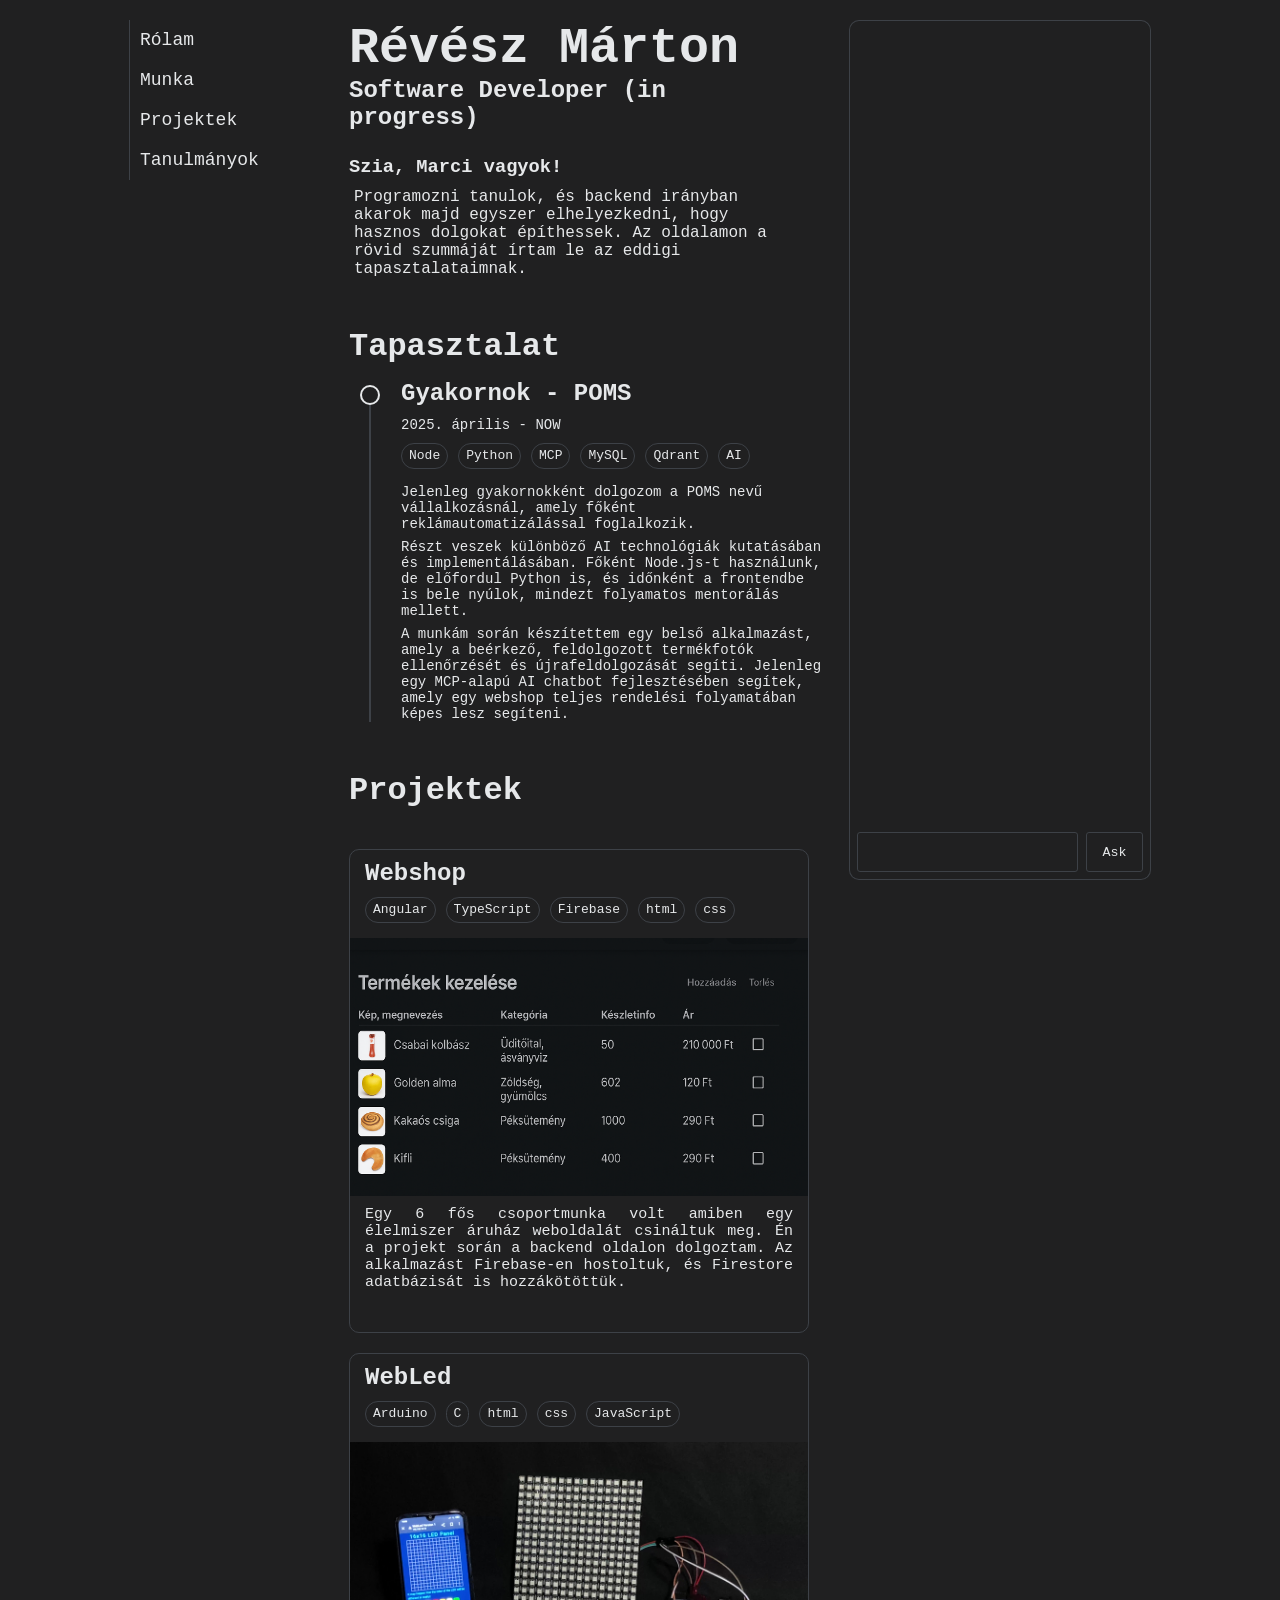
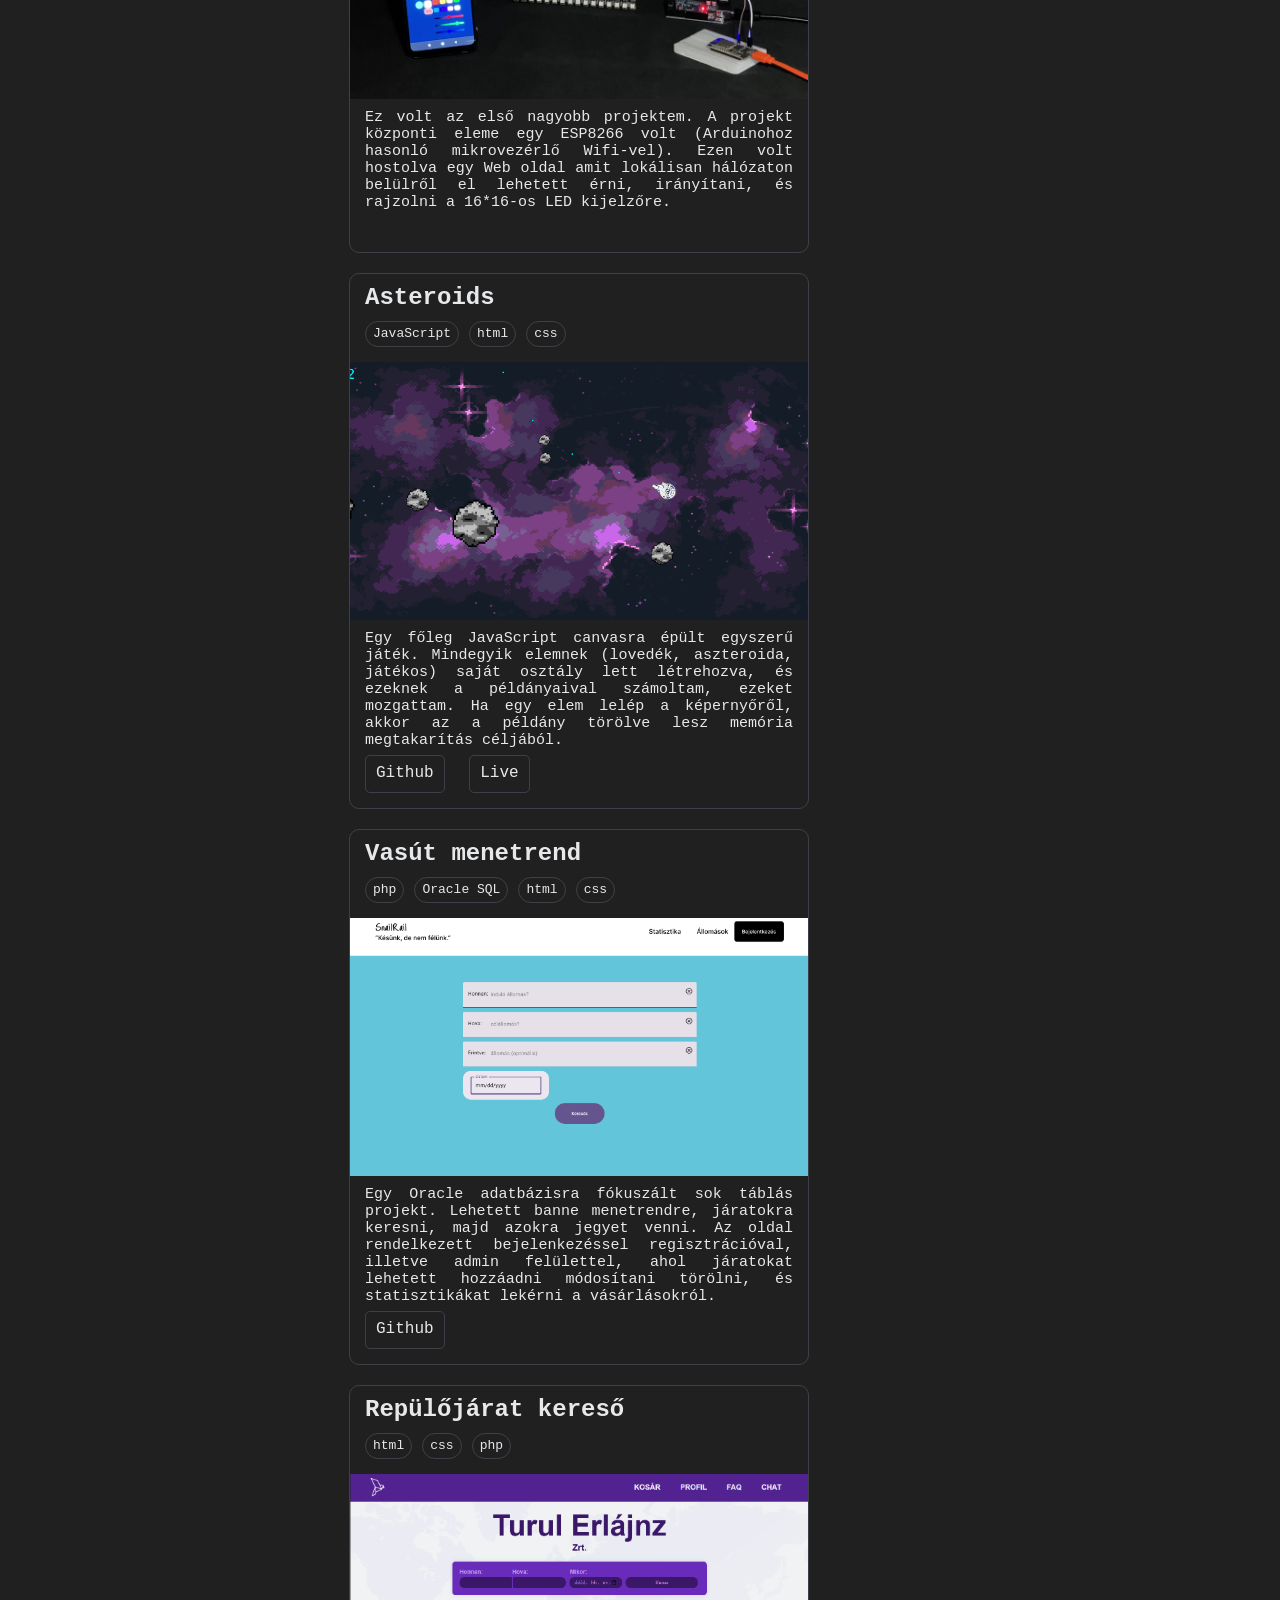
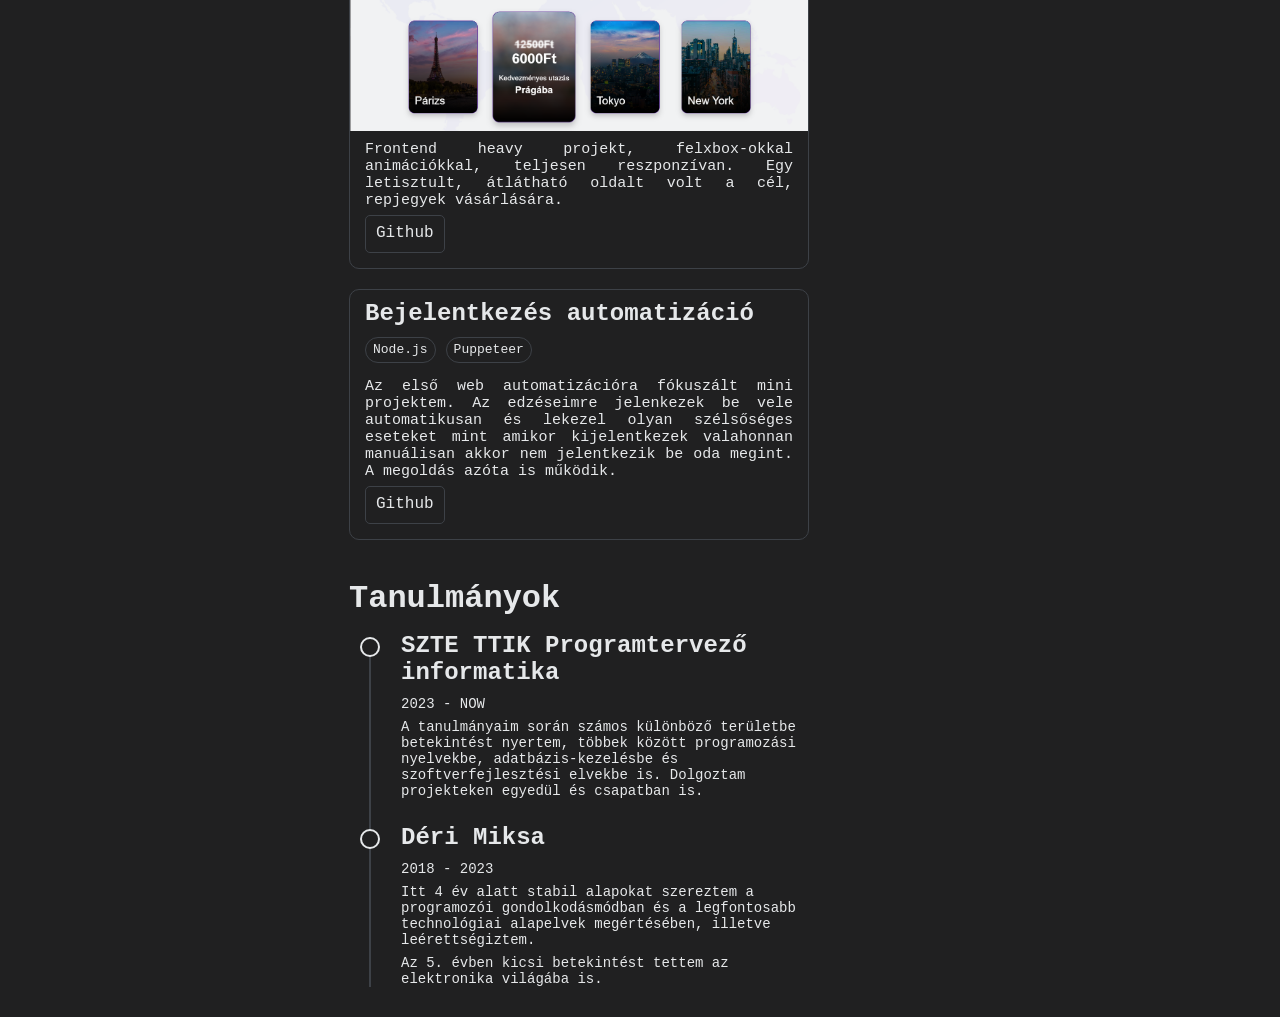
==== index.html @ d5899dc0 "fix: remove emojis for consistency" ====
<!DOCTYPE html>
<html lang="en">
    <head>
        <meta charset="UTF-8" />
        <meta name="viewport" content="width=device-width, initial-scale=1.0" />
        <link rel="stylesheet" href="style/style.css" />
        <title>Révész Márton</title>
    </head>
    <body>
        <div class="center">
            <div>
                <nav>
                    <a href="#aboutMe">Rólam</a>
                    <a href="#experience">Munka</a>
                    <a href="#projects">Projektek</a>
                    <a href="#studies">Tanulmányok</a>
                </nav>
            </div>

            <main>
                <div class="name-card">
                    <h1 id="aboutMe">Révész Márton</h1>
                    <h2>Software Developer (in progress)</h2>
                    <h3>Szia, Marci vagyok!</h3>
                    <p>
                        Programozni tanulok, és backend irányban akarok majd
                        egyszer elhelyezkedni, hogy hasznos dolgokat építhessek.
                        Az oldalamon a rövid szummáját írtam le az eddigi
                        tapasztalataimnak.
                    </p>
                </div>

                <h1 id="experience">Tapasztalat</h1>
                <div class="timeline">
                    <div class="timeline-item">
                        <div class="timeline-marker"></div>
                        <div class="timeline-content">
                            <h2>Gyakornok - POMS</h2>
                            <p class="date">2025. április - NOW</p>
                            <div class="stack">
                                <p>Node</p>
                                <p>Python</p>
                                <p>MCP</p>
                                <p>MySQL</p>
                                <p>Qdrant</p>
                                <p>AI</p>
                            </div>
                            <p>
                                Jelenleg gyakornokként dolgozom a POMS nevű
                                vállalkozásnál, amely főként
                                reklámautomatizálással foglalkozik.
                            </p>
                            <p>
                                Részt veszek különböző AI technológiák
                                kutatásában és implementálásában. Főként
                                Node.js-t használunk, de előfordul Python is, és
                                időnként a frontendbe is bele nyúlok, mindezt
                                folyamatos mentorálás mellett.
                            </p>
                            <p>
                                A munkám során készítettem egy belső
                                alkalmazást, amely a beérkező, feldolgozott
                                termékfotók ellenőrzését és újrafeldolgozását
                                segíti. Jelenleg egy MCP-alapú AI chatbot
                                fejlesztésében segítek, amely egy webshop teljes
                                rendelési folyamatában képes lesz segíteni.
                            </p>
                        </div>
                    </div>
                </div>

                <h1 id="projects">Projektek</h1>

                <div class="project">
                    <h2>Webshop</h2>
                    <div class="stack">
                        <p>Angular</p>
                        <p>TypeScript</p>
                        <p>Firebase</p>
                        <p>html</p>
                        <p>css</p>
                    </div>
                    <img src="source/angular_webshop.png" alt="" />
                    <p>
                        Egy 6 fős csoportmunka volt amiben egy élelmiszer áruház
                        weboldalát csináltuk meg. Én a projekt során a backend
                        oldalon dolgoztam. Az alkalmazást Firebase-en hostoltuk,
                        és Firestore adatbázisát is hozzákötöttük.
                    </p>
                </div>

                <div class="project">
                    <h2>WebLed</h2>
                    <div class="stack">
                        <p>Arduino</p>
                        <p>C</p>
                        <p>html</p>
                        <p>css</p>
                        <p>JavaScript</p>
                    </div>
                    <img src="source/webled.jpg" alt="" />
                    <p>
                        Ez volt az első nagyobb projektem. A projekt központi
                        eleme egy ESP8266 volt (Arduinohoz hasonló mikrovezérlő
                        Wifi-vel). Ezen volt hostolva egy Web oldal amit
                        lokálisan hálózaton belülről el lehetett érni,
                        irányítani, és rajzolni a 16*16-os LED kijelzőre.
                    </p>
                </div>

                <div class="project">
                    <h2>Asteroids</h2>
                    <div class="stack">
                        <p>JavaScript</p>
                        <p>html</p>
                        <p>css</p>
                    </div>
                    <img src="source/asteroids.png" alt="" />
                    <p>
                        Egy főleg JavaScript canvasra épült egyszerű játék.
                        Mindegyik elemnek (lovedék, aszteroida, játékos) saját
                        osztály lett létrehozva, és ezeknek a példányaival
                        számoltam, ezeket mozgattam. Ha egy elem lelép a
                        képernyőről, akkor az a példány törölve lesz memória
                        megtakarítás céljából.
                    </p>
                    <a
                        class="github"
                        href="https://github.com/RevMarci/Asteroids"
                        target="_blank"
                        >Github</a
                    >
                    <a
                        class="live"
                        href="https://revmarci.github.io/Asteroids/"
                        target="_blank"
                        >Live</a
                    >
                </div>

                <div class="project">
                    <h2>Vasút menetrend</h2>
                    <div class="stack">
                        <p>php</p>
                        <p>Oracle SQL</p>
                        <p>html</p>
                        <p>css</p>
                    </div>
                    <img src="source/vasut.png" alt="" />
                    <p>
                        Egy Oracle adatbázisra fókuszált sok táblás projekt.
                        Lehetett banne menetrendre, járatokra keresni, majd
                        azokra jegyet venni. Az oldal rendelkezett
                        bejelenkezéssel regisztrációval, illetve admin
                        felülettel, ahol járatokat lehetett hozzáadni módosítani
                        törölni, és statisztikákat lekérni a vásárlásokról.
                    </p>
                    <a
                        class="github"
                        href="https://github.com/RevMarci/vasutmenetrend"
                        target="_blank"
                        >Github</a
                    >
                </div>

                <div class="project">
                    <h2>Repülőjárat kereső</h2>
                    <div class="stack">
                        <p>html</p>
                        <p>css</p>
                        <p>php</p>
                    </div>
                    <img src="source/turul.png" alt="" />
                    <p>
                        Frontend heavy projekt, felxbox-okkal animációkkal,
                        teljesen reszponzívan. Egy letisztult, átlátható oldalt
                        volt a cél, repjegyek vásárlására.
                    </p>
                    <a
                        class="github"
                        href="https://github.com/RevMarci/web--automation-motibro"
                        target="_blank"
                        >Github</a
                    >
                </div>

                <div class="project">
                    <h2>Bejelentkezés automatizáció</h2>
                    <div class="stack">
                        <p>Node.js</p>
                        <p>Puppeteer</p>
                    </div>
                    <p>
                        Az első web automatizációra fókuszált mini projektem. Az
                        edzéseimre jelenkezek be vele automatikusan és lekezel
                        olyan szélsőséges eseteket mint amikor kijelentkezek
                        valahonnan manuálisan akkor nem jelentkezik be oda
                        megint. A megoldás azóta is működik.
                    </p>
                    <a
                        class="github"
                        href="https://github.com/RevMarci/web--automation-motibro"
                        target="_blank"
                        >Github</a
                    >
                </div>

                <h1 id="studies">Tanulmányok</h1>
                <div class="timeline">
                    <div class="timeline-item">
                        <div class="timeline-marker"></div>
                        <div class="timeline-content">
                            <h2>SZTE TTIK Programtervező informatika</h2>
                            <p class="date">2023 - NOW</p>
                            <p>
                                A tanulmányaim során számos különböző területbe
                                betekintést nyertem, többek között programozási
                                nyelvekbe, adatbázis-kezelésbe és
                                szoftverfejlesztési elvekbe is. Dolgoztam
                                projekteken egyedül és csapatban is.
                            </p>
                        </div>
                    </div>

                    <div class="timeline-item">
                        <div class="timeline-marker"></div>
                        <div class="timeline-content">
                            <h2>Déri Miksa</h2>
                            <p class="date">2018 - 2023</p>
                            <p>
                                Itt 4 év alatt stabil alapokat szereztem a
                                programozói gondolkodásmódban és a legfontosabb
                                technológiai alapelvek megértésében, illetve
                                leérettségiztem.
                            </p>
                            <p>
                                Az 5. évben kicsi betekintést tettem az
                                elektronika világába is.
                            </p>
                        </div>
                    </div>
                </div>
            </main>

            <div class="wrapper">
                <aside>
                    <div class="chat-wrapper">
                        <div id="chat"></div>
                    </div>
                    <div class="chat-input-area">
                        <form id="chatForm">
                            <input type="text" id="questionInput" />
                            <button type="submit">Ask</button>
                        </form>
                    </div>
                </aside>
            </div>
        </div>

        <script type="module" src="script/index.js"></script>
    </body>
</html>
---- style/style.css ----
:root {
    /*--bgColor: #010001;*/
    --bgColor: #202021;
    --textColor: #e6e8ea;
    --borderColor: #3d4147;
    --hoverColor: #3399ff;
    --transitionTime: 0.2s;
}

* {
    padding: 0;
    margin: 0;
    border: none;
    color: var(--textColor);
    font-family: Consolas, 'Courier New', monospace;
}

html {
    scroll-behavior: smooth;
}

body {
    background-color: var(--bgColor);
}

::-webkit-scrollbar {
    width: 10px;
    transition: var(--transitionTime);
}

::-webkit-scrollbar-track {
    border-radius: 10px;
}

::-webkit-scrollbar-thumb {
    background: var(--borderColor);
    border-radius: 10px;
}

::-webkit-scrollbar-thumb:hover {
    cursor: pointer;
}

.center {
    width: fit-content;
    margin: auto;
    display: flex;
}

nav,
aside {
    margin: 0 20px;
    padding: 20px 0;
    position: sticky;
    top: 0;
}

nav {
    width: 180px;
}

nav a {
    display: block;
    font-size: large;
    text-decoration: none;
    padding: 10px;
    border-left: 1px solid var(--borderColor);
    transition: var(--transitionTime);
}

nav a:hover {
    color: var(--hoverColor);
    padding-left: 15px;
    padding-right: 5px;
    border-color: var(--hoverColor);
}

main {
    width: 500px;
}

h1 {
    padding: 20px;
}

.name-card {
    padding: 20px;
}

.name-card h1 {
    font-size: 50px;
    padding: 0;
}

.name-card h3 {
    margin-top: 25px;
}

.name-card p {
    padding: 10px 5px;
}

.project {
    margin: 20px;
    padding-bottom: 26px;
    border: 1px solid var(--borderColor);
    border-radius: 10px;
    transition: var(--transitionTime);
}

.project:hover {
    border-color: var(--hoverColor);
}

.project h2 {
    margin: 10px 15px 0;
}

.stack {
    display: flex;
    margin: 5px 10px 10px;
}

.stack p {
    margin: 5px !important;
    padding: 4px 7px 5px;
    font-size: small !important;
    border: 1px solid var(--borderColor);
    border-radius: 2em;
}

.project img {
    width: 100%;
    aspect-ratio: 16/9;
    object-fit: cover;
}

.project p {
    margin: 5px 15px 15px;
    text-align: justify;
    font-size: 15px;
}

.project a {
    background-color: transparent;
    padding: 8px 10px 10px;
    margin: 0 0 15px 15px;
    border: 1px solid var(--borderColor);
    border-radius: 5px;
    text-decoration: none;
}

.chat-wrapper {
    border: 1px solid var(--borderColor);
    border-radius: 10px 10px 0 0;
    border-bottom: none;
    height: calc(100vh - 96px);
    width: 300px;
}

#chat {
    max-height: calc(100% - 96px);
    overflow-y: auto;
    position: absolute;
    bottom: 75px;
    width: calc(100% - 2px);
}

#chat .ai,
#chat .user {
    margin: 10px;
    padding: 5px;
    width: 80%;
}

#chat p {
    max-width: 100%;
    word-wrap: break-word;
}

#chat .ai {
    text-align: left;
    border: 1px solid var(--hoverColor);
    border-radius: 7px 7px 7px 0;
}

#chat .user {
    margin-left: 12%;
    text-align: right;
    border: 1px solid var(--borderColor);
    border-radius: 7px 7px 0 7px;
}

aside .chat-input-area {
    width: 286px;
    height: 40px;
    padding: 7px;
    border: 1px solid var(--borderColor);
    border-radius: 0 0 10px 10px;
    border-top: none;
}

.chat-input-area form {
    height: 100%;
    width: 100%;
    display: flex;
    justify-content: space-between;
}

.chat-input-area form input {
    width: 73%;
    padding: 5px;
    background-color: transparent;
    border: 1px solid var(--borderColor);
    border-radius: 3px;
}

.chat-input-area form button {
    width: 20%;
    background-color: transparent;
    border: 1px solid var(--borderColor);
    border-radius: 3px;
    transition: var(--transitionTime);
}

.chat-input-area form button:hover {
    border-color: var(--hoverColor);
    color: var(--hoverColor);
    cursor: pointer;
}

.timeline {
    position: relative;
    margin-left: 40px;
    padding-left: 20px;
    border-left: 2px solid var(--borderColor);
}

.timeline-item {
    position: relative;
    margin-bottom: 30px;
    padding-left: 10px;
}

.timeline-marker {
    position: absolute;
    left: -31px;
    top: 0;
    width: 16px;
    height: 16px;
    background-color: var(--bgColor);
    border-radius: 50%;
    border: 2px solid var(--textColor);
    transition: var(--transitionTime);
}

.timeline-item:hover .timeline-marker {
    border-color: var(--hoverColor);
}

.timeline-content {
    padding: 0;
    border-radius: 8px;
}

.timeline-content h2 {
    transform: translateY(-5px);
    transition: var(--transitionTime);
}

.timeline-item:hover .timeline-content h2 {
    color: var(--hoverColor);
}

.timeline-content .date {
    margin: 5px 0;
}

.timeline-content p {
    margin: 7px 0;
    font-size: 14px;
    color: var(--textColor);
}

.timeline-content .stack,
.timeline-content .stack p:first-of-type {
    margin-left: 0 !important;
}
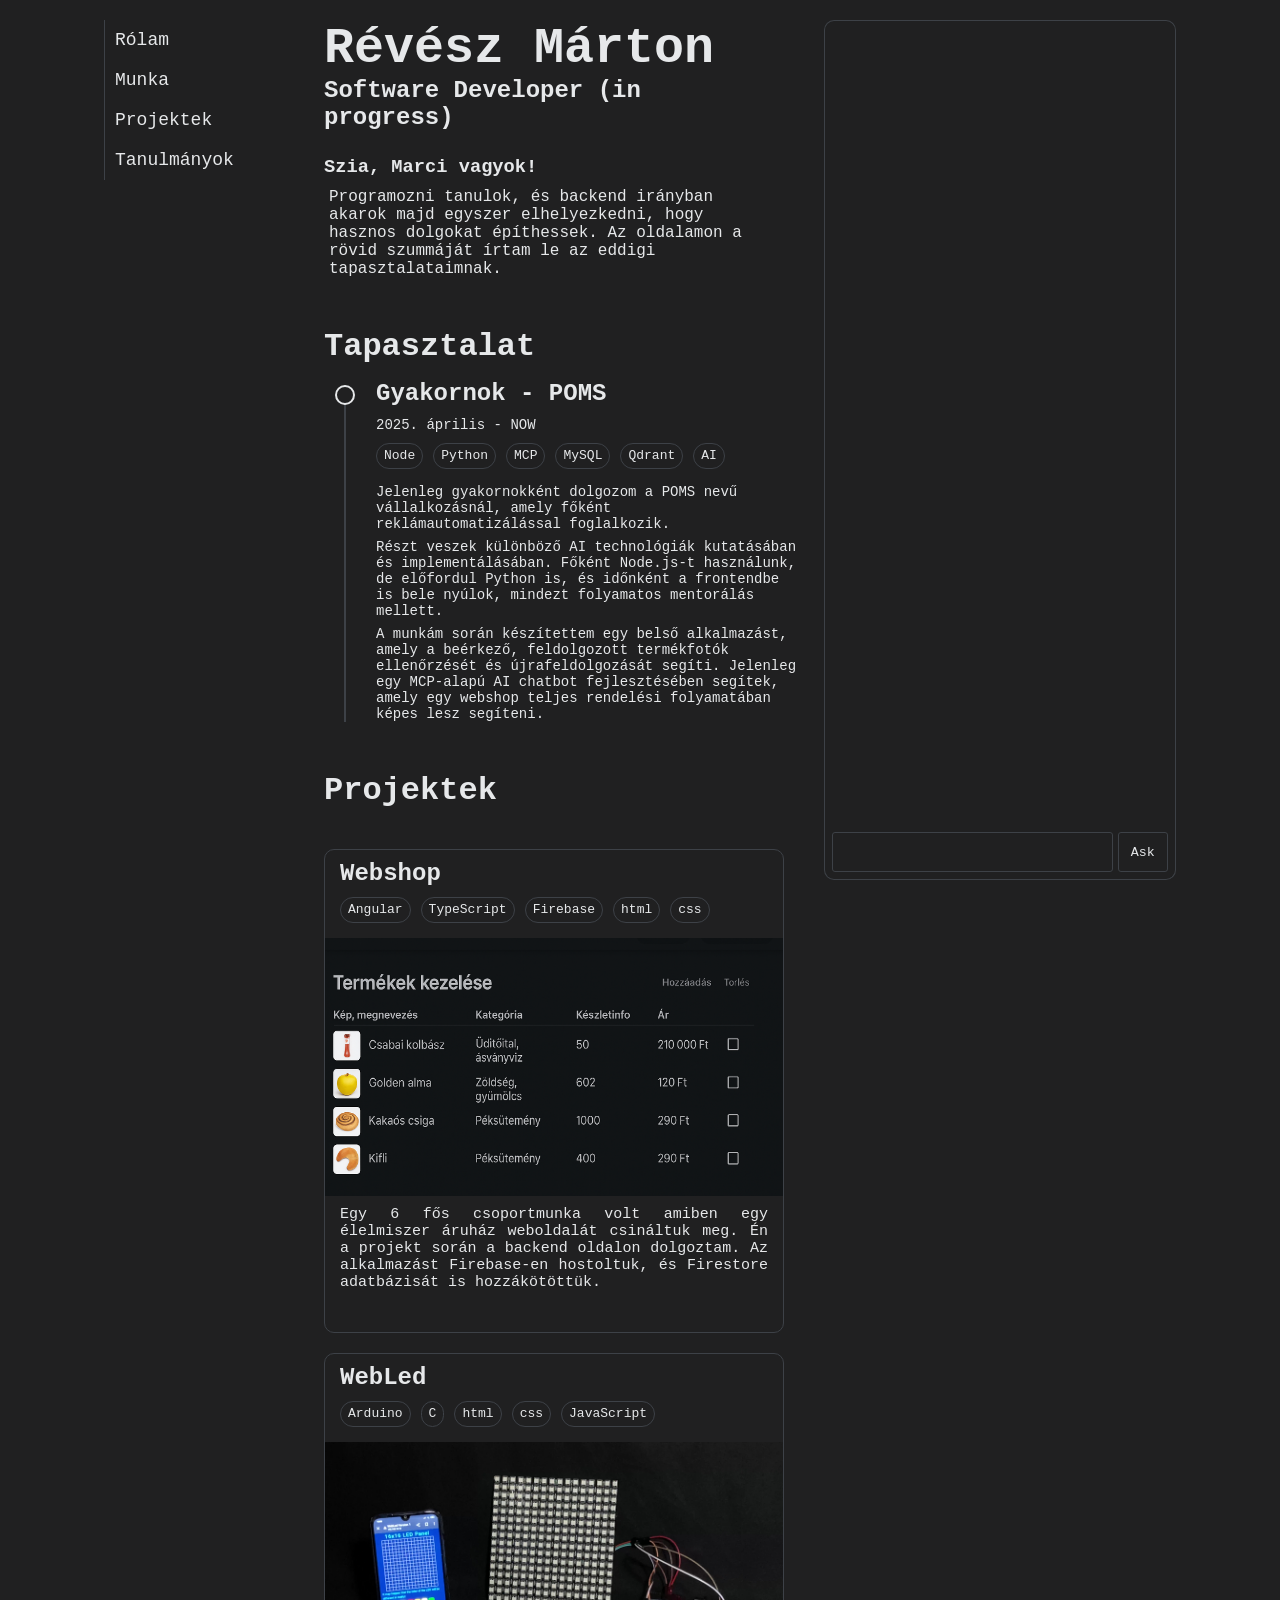
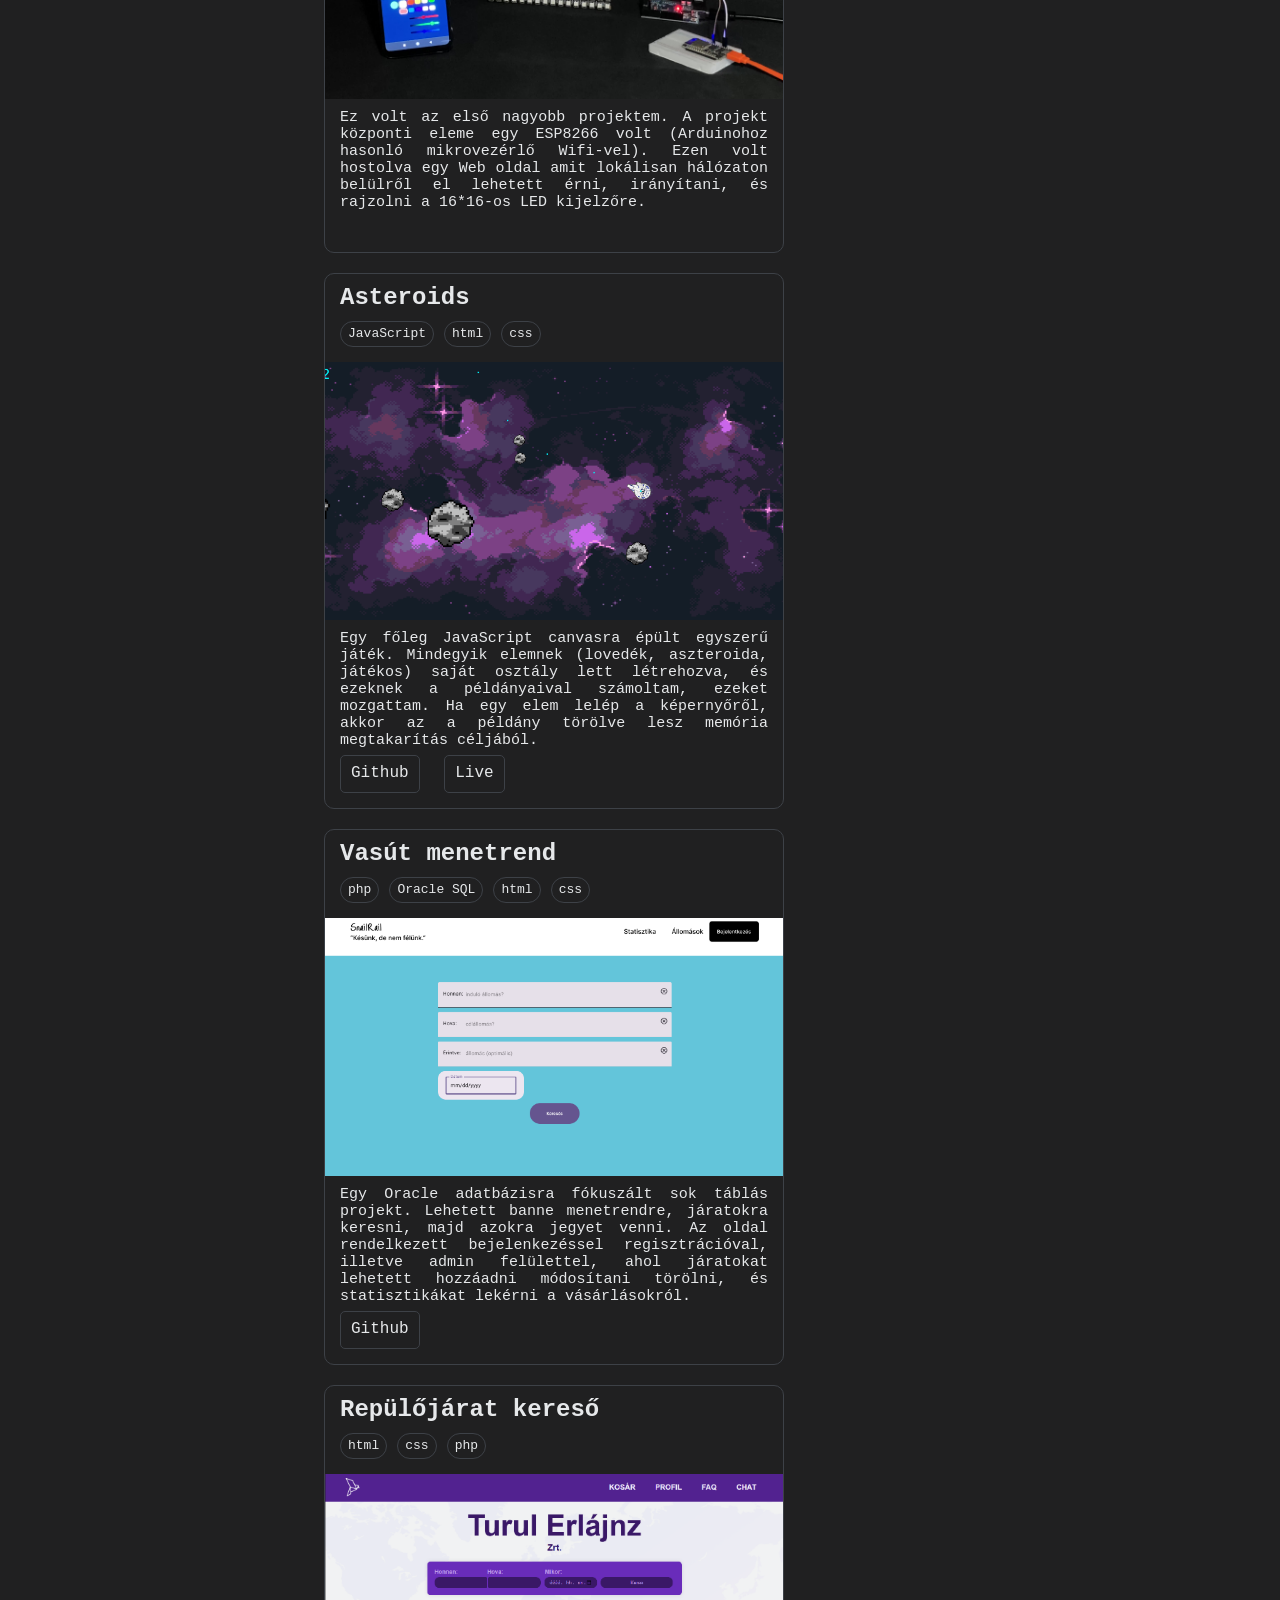
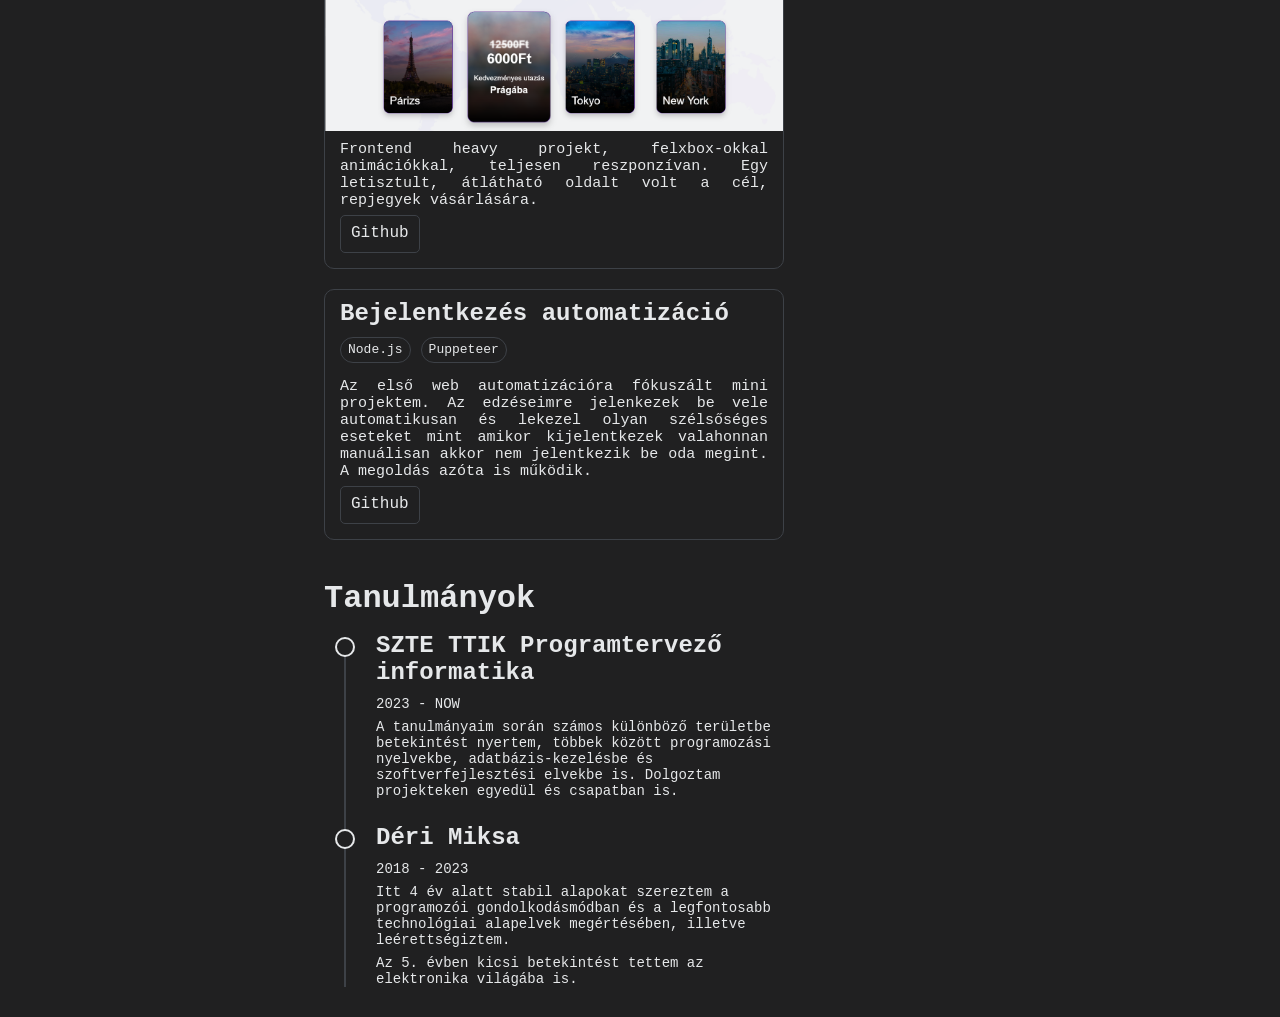
==== commit 4f43998b: "fix: Chatbot design changes" ====
--- a/index.html
+++ b/index.html
@@ -5,6 +5,8 @@
         <meta name="viewport" content="width=device-width, initial-scale=1.0" />
         <link rel="stylesheet" href="style/style.css" />
         <title>Révész Márton</title>
+        <script src="source/system_prompt.js"></script>
+        <script type="module" src="script/index.js"></script>
     </head>
     <body>
         <div class="center">
@@ -178,7 +180,7 @@
                     </p>
                     <a
                         class="github"
-                        href="https://github.com/RevMarci/web--automation-motibro"
+                        href="https://github.com/RevMarci/turul"
                         target="_blank"
                         >Github</a
                     >
@@ -249,14 +251,16 @@
                     </div>
                     <div class="chat-input-area">
                         <form id="chatForm">
-                            <input type="text" id="questionInput" />
+                            <input
+                                type="text"
+                                autocomplete="off"
+                                id="questionInput"
+                            />
                             <button type="submit">Ask</button>
                         </form>
                     </div>
                 </aside>
             </div>
         </div>
-
-        <script type="module" src="script/index.js"></script>
     </body>
 </html>
--- a/style/style.css
+++ b/style/style.css
@@ -155,7 +155,7 @@
     border-radius: 10px 10px 0 0;
     border-bottom: none;
     height: calc(100vh - 96px);
-    width: 300px;
+    width: 350px;
 }
 
 #chat {
@@ -180,19 +180,17 @@
 
 #chat .ai {
     text-align: left;
-    border: 1px solid var(--hoverColor);
-    border-radius: 7px 7px 7px 0;
 }
 
 #chat .user {
     margin-left: 12%;
     text-align: right;
-    border: 1px solid var(--borderColor);
+    border: 1px solid var(--hoverColor);
     border-radius: 7px 7px 0 7px;
 }
 
 aside .chat-input-area {
-    width: 286px;
+    width: 336px;
     height: 40px;
     padding: 7px;
     border: 1px solid var(--borderColor);
@@ -207,16 +205,24 @@
     justify-content: space-between;
 }
 
-.chat-input-area form input {
-    width: 73%;
+#questionInput {
+    width: 80%;
     padding: 5px;
     background-color: transparent;
     border: 1px solid var(--borderColor);
     border-radius: 3px;
+    transition: var(--transitionTime);
+}
+
+#questionInput:hover,
+#questionInput:focus {
+    border-color: var(--hoverColor) !important;
+    outline: none !important;
+    box-shadow: none !important;
 }
 
 .chat-input-area form button {
-    width: 20%;
+    width: 15%;
     background-color: transparent;
     border: 1px solid var(--borderColor);
     border-radius: 3px;
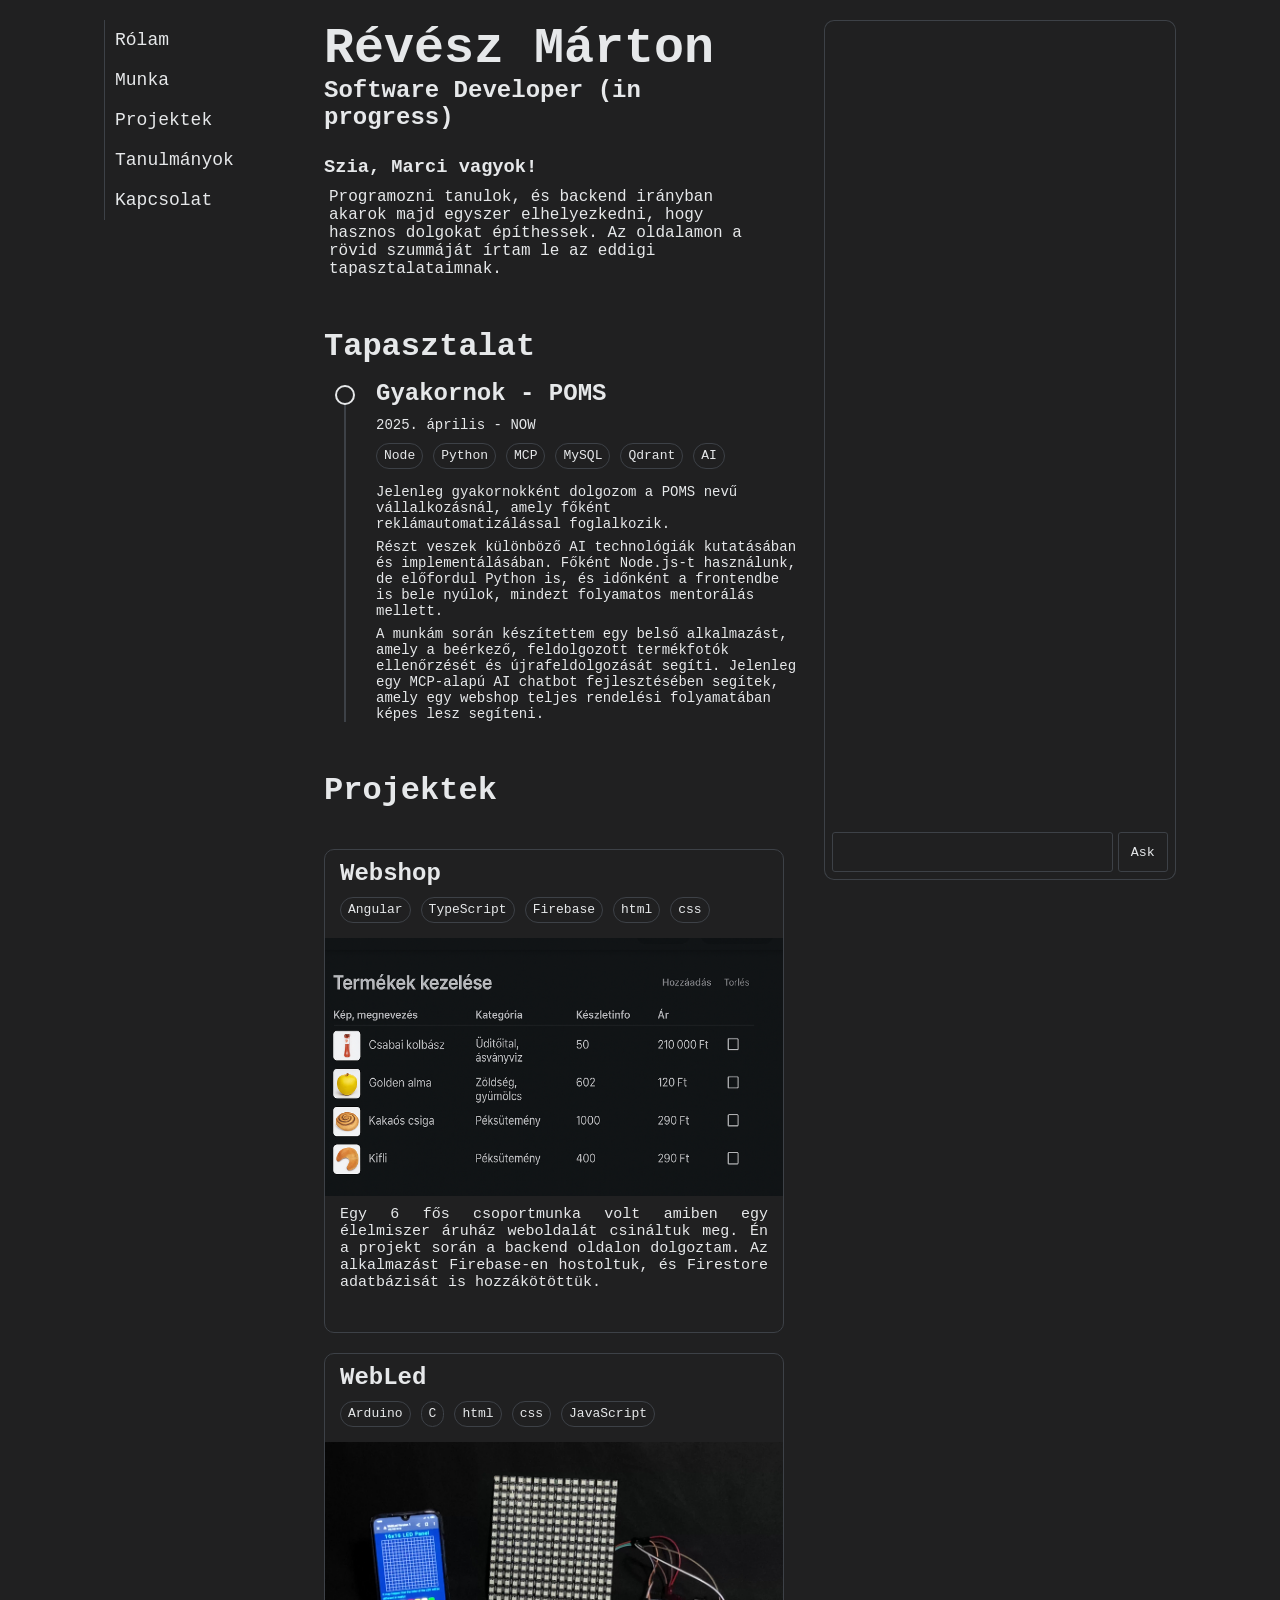
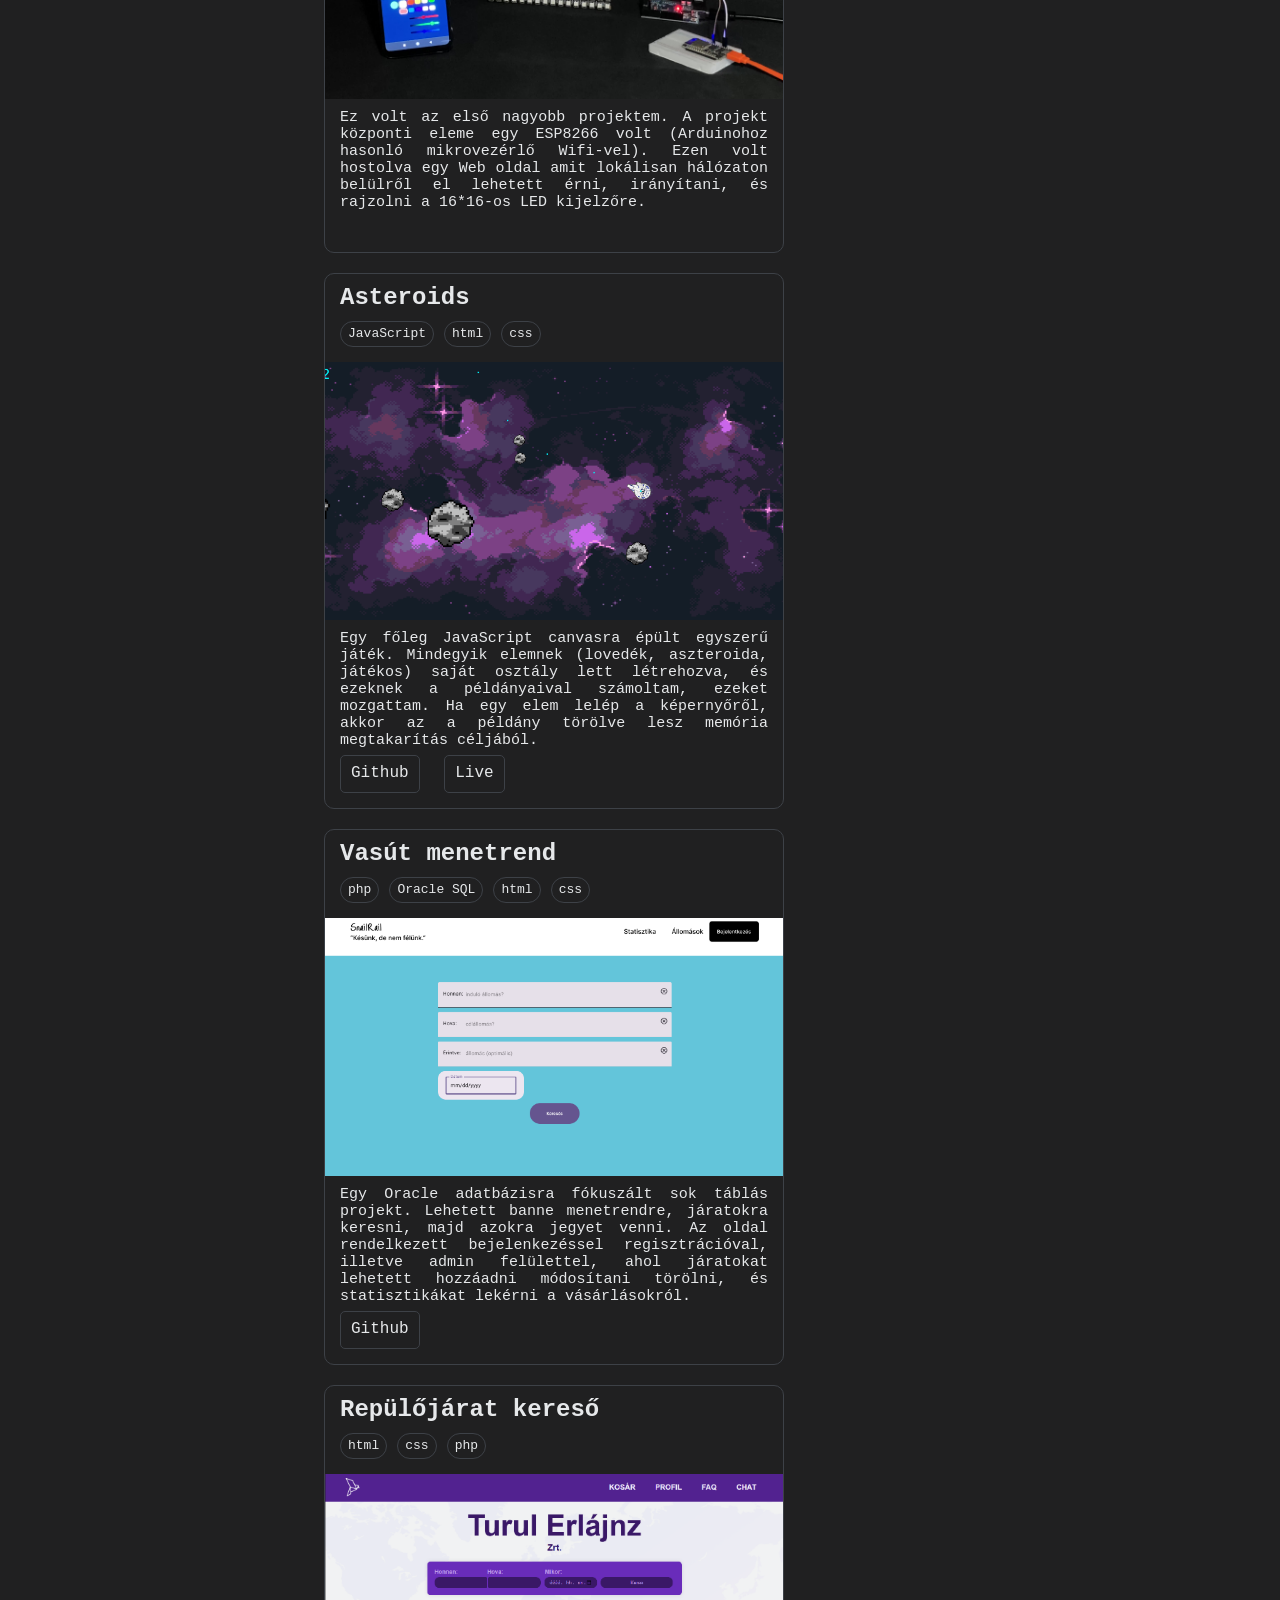
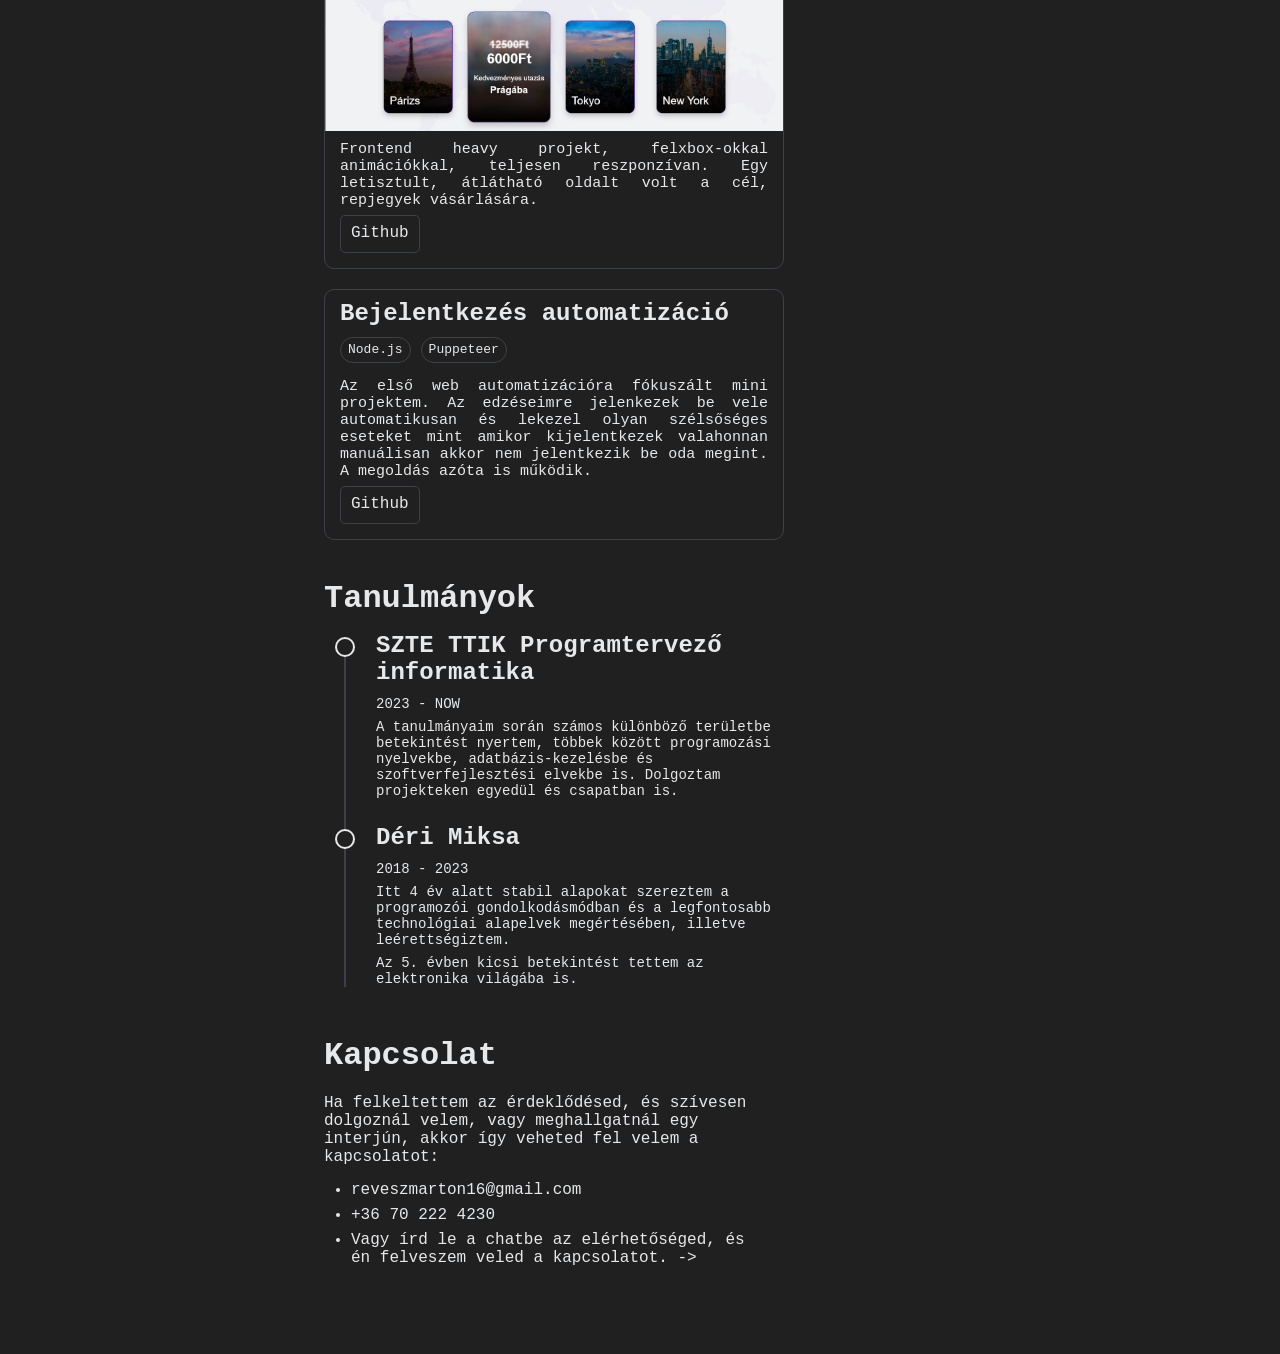
==== commit 62f07a0e: "feat: add connection content" ====
--- a/index.html
+++ b/index.html
@@ -16,6 +16,7 @@
                     <a href="#experience">Munka</a>
                     <a href="#projects">Projektek</a>
                     <a href="#studies">Tanulmányok</a>
+                    <a href="#connection">Kapcsolat</a>
                 </nav>
             </div>
 
@@ -242,6 +243,23 @@
                         </div>
                     </div>
                 </div>
+
+                <h1 id="connection">Kapcsolat</h1>
+                <div class="connection-card">
+                    <p>
+                        Ha felkeltettem az érdeklődésed, és szívesen dolgoznál
+                        velem, vagy meghallgatnál egy interjún, akkor így
+                        veheted fel velem a kapcsolatot:
+                    </p>
+                    <ul>
+                        <li>reveszmarton16@gmail.com</li>
+                        <li>+36 70 222 4230</li>
+                        <li>
+                            Vagy írd le a chatbe az elérhetőséged, és én
+                            felveszem veled a kapcsolatot. ->
+                        </li>
+                    </ul>
+                </div>
             </main>
 
             <div class="wrapper">
--- a/style/style.css
+++ b/style/style.css
@@ -148,6 +148,18 @@
     border: 1px solid var(--borderColor);
     border-radius: 5px;
     text-decoration: none;
+}
+
+.connection-card {
+    padding: 0 20px 80px;
+}
+
+.connection-card ul {
+    margin-top: 15px;
+}
+
+.connection-card li {
+    margin: 7px 27px;
 }
 
 .chat-wrapper {
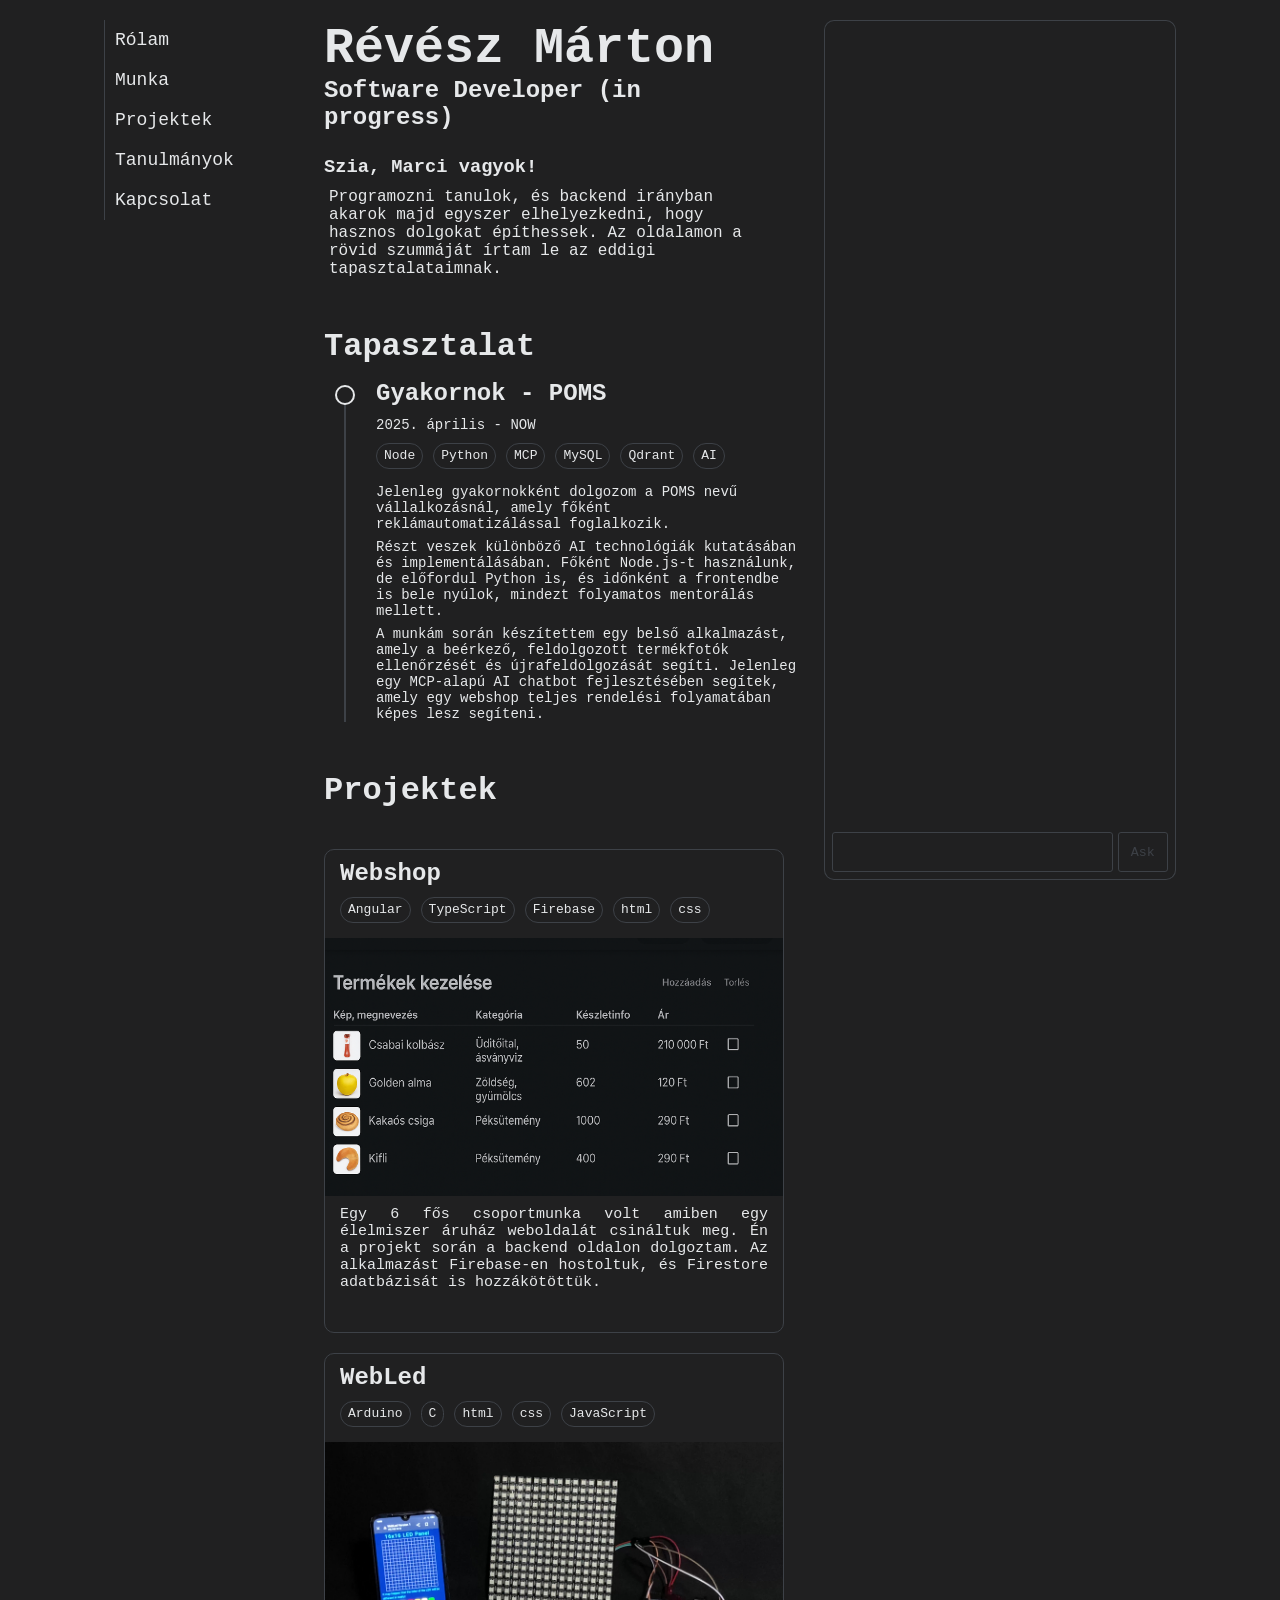
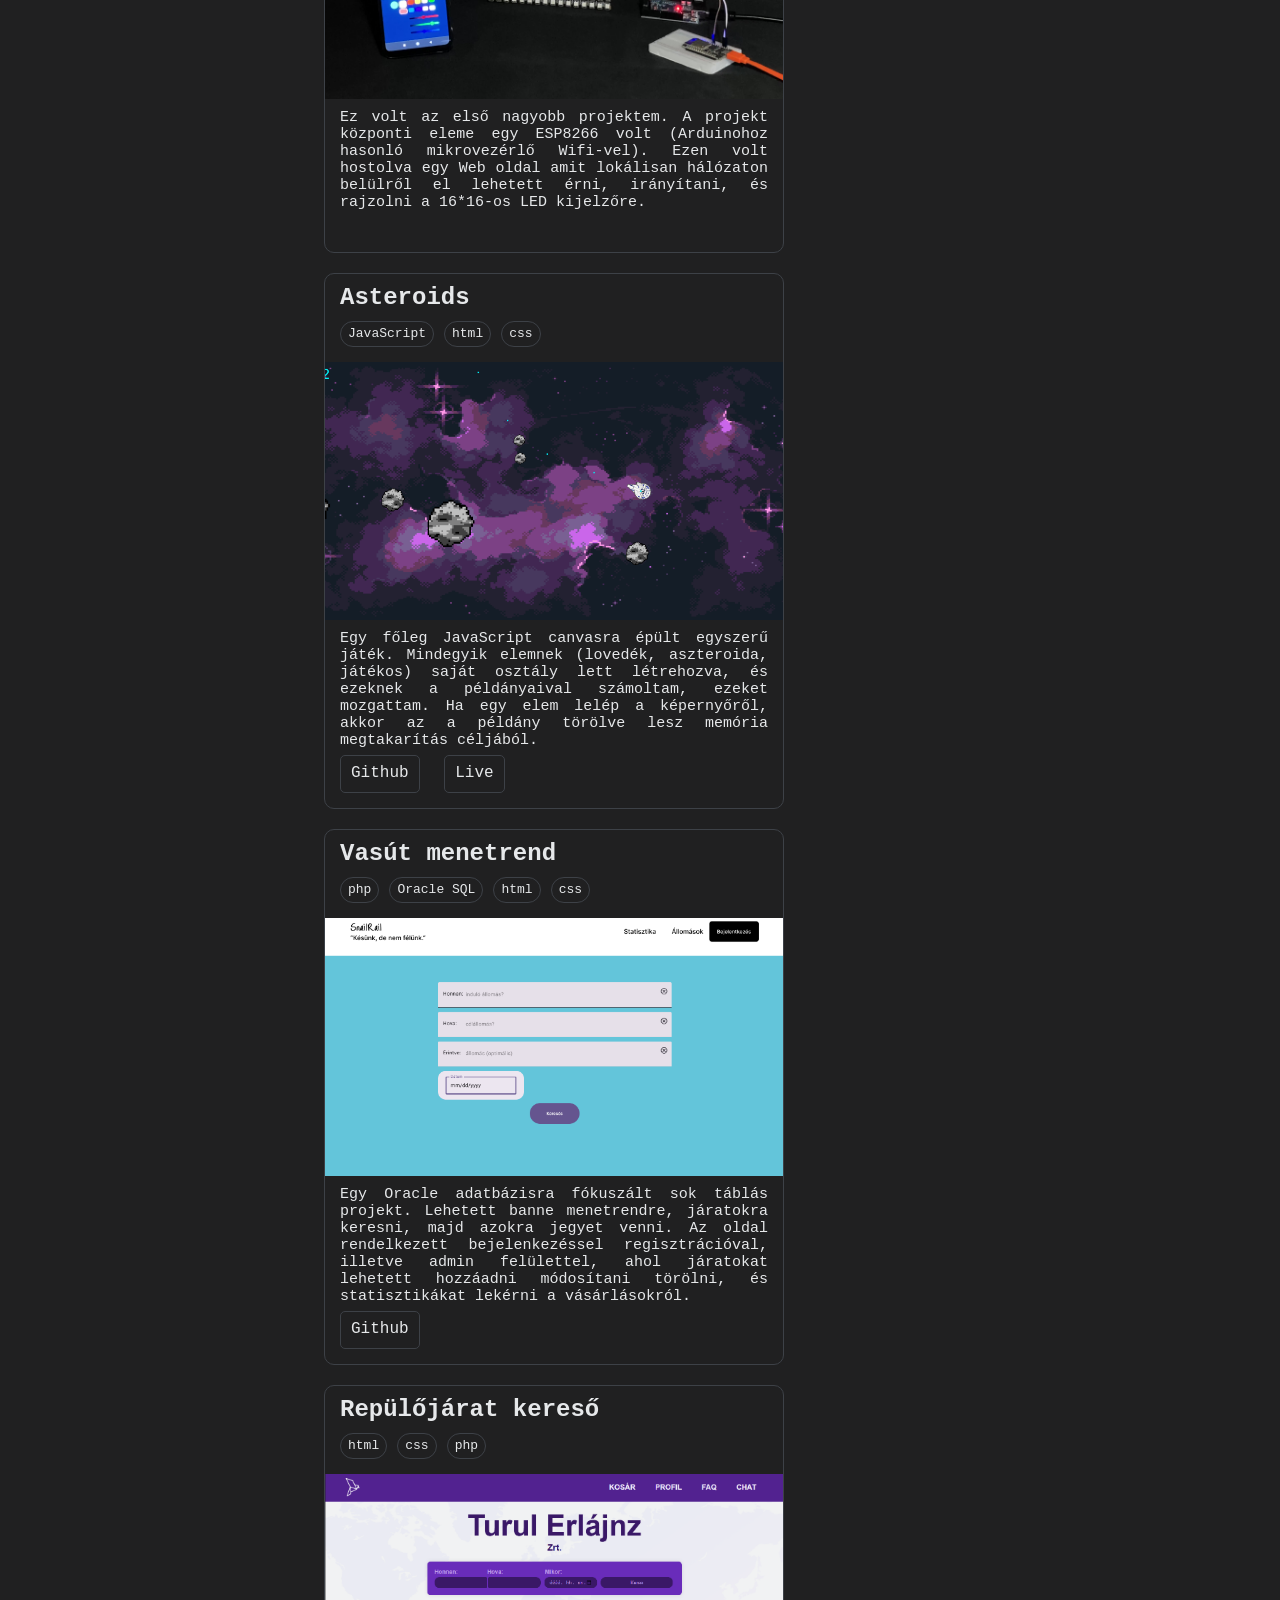
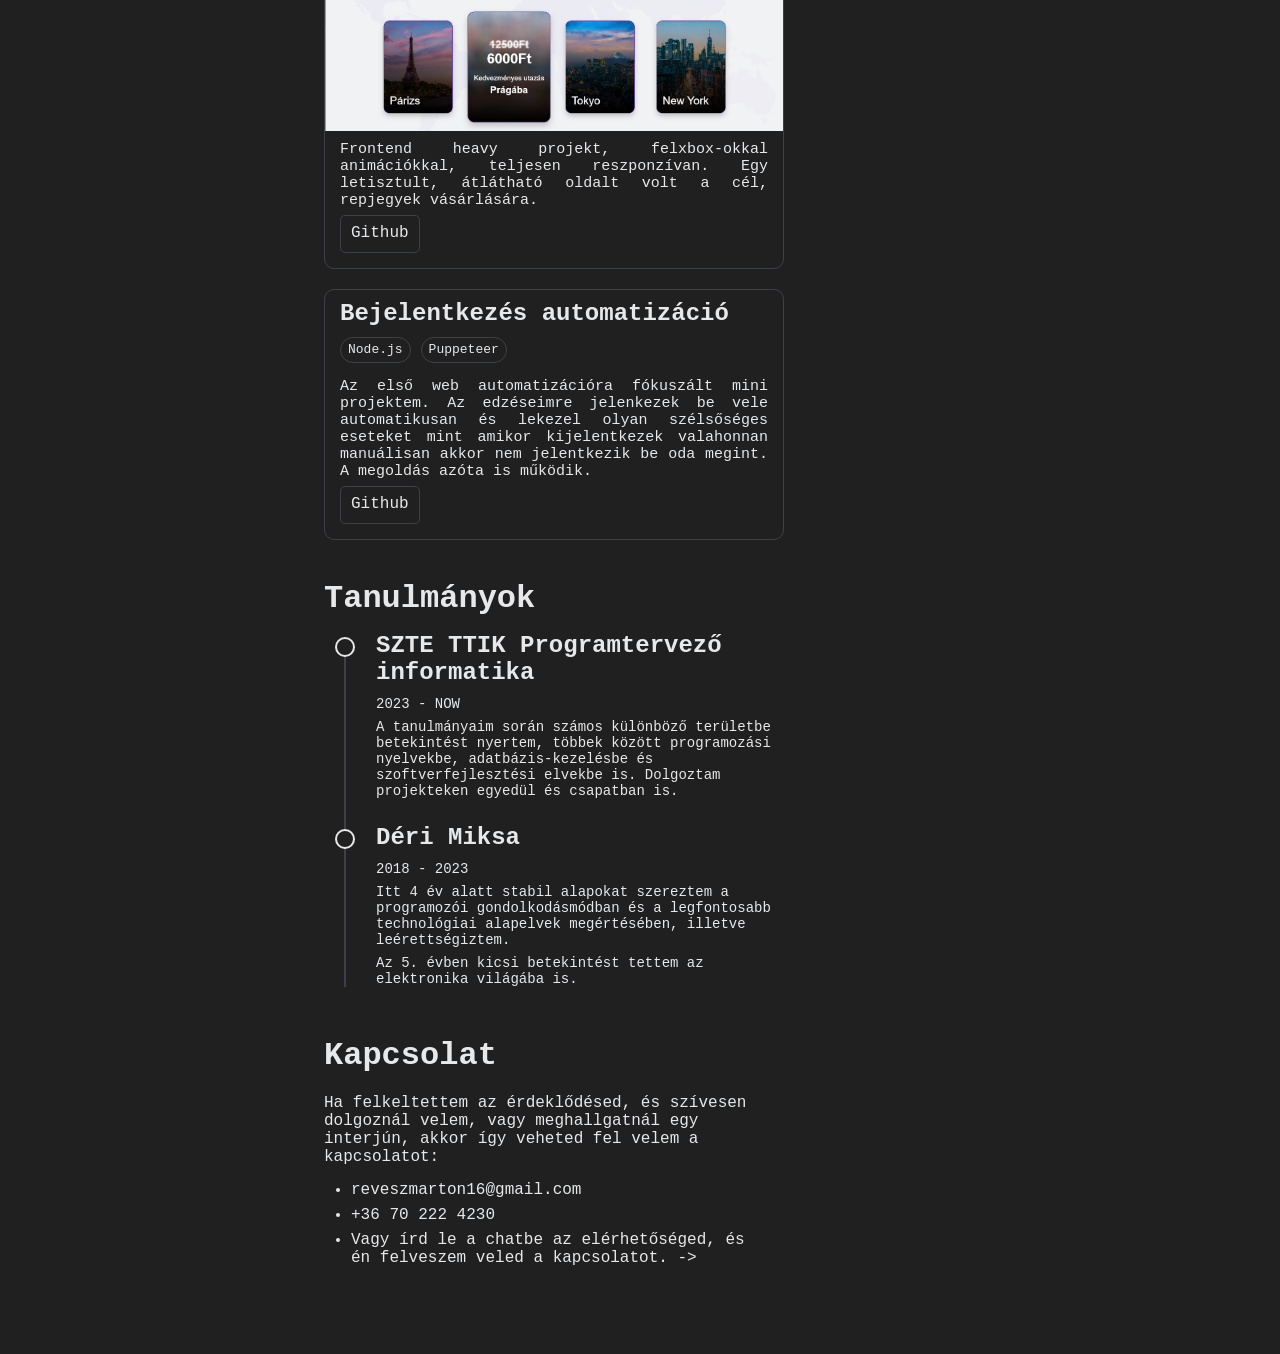
==== commit b0c88fbb: "feat: add button enable, disable to chat" ====
--- a/index.html
+++ b/index.html
@@ -274,7 +274,14 @@
                                 autocomplete="off"
                                 id="questionInput"
                             />
-                            <button type="submit">Ask</button>
+                            <button
+                                id="inputButton"
+                                type="submit"
+                                class="disabled"
+                                disabled
+                            >
+                                Ask
+                            </button>
                         </form>
                     </div>
                 </aside>
--- a/style/style.css
+++ b/style/style.css
@@ -241,10 +241,20 @@
     transition: var(--transitionTime);
 }
 
+.disabled {
+    color: var(--borderColor);
+}
+
 .chat-input-area form button:hover {
     border-color: var(--hoverColor);
     color: var(--hoverColor);
     cursor: pointer;
+}
+
+.disabled:hover {
+    border-color: var(--borderColor) !important;
+    color: var(--borderColor) !important;
+    cursor: no-drop !important;
 }
 
 .timeline {
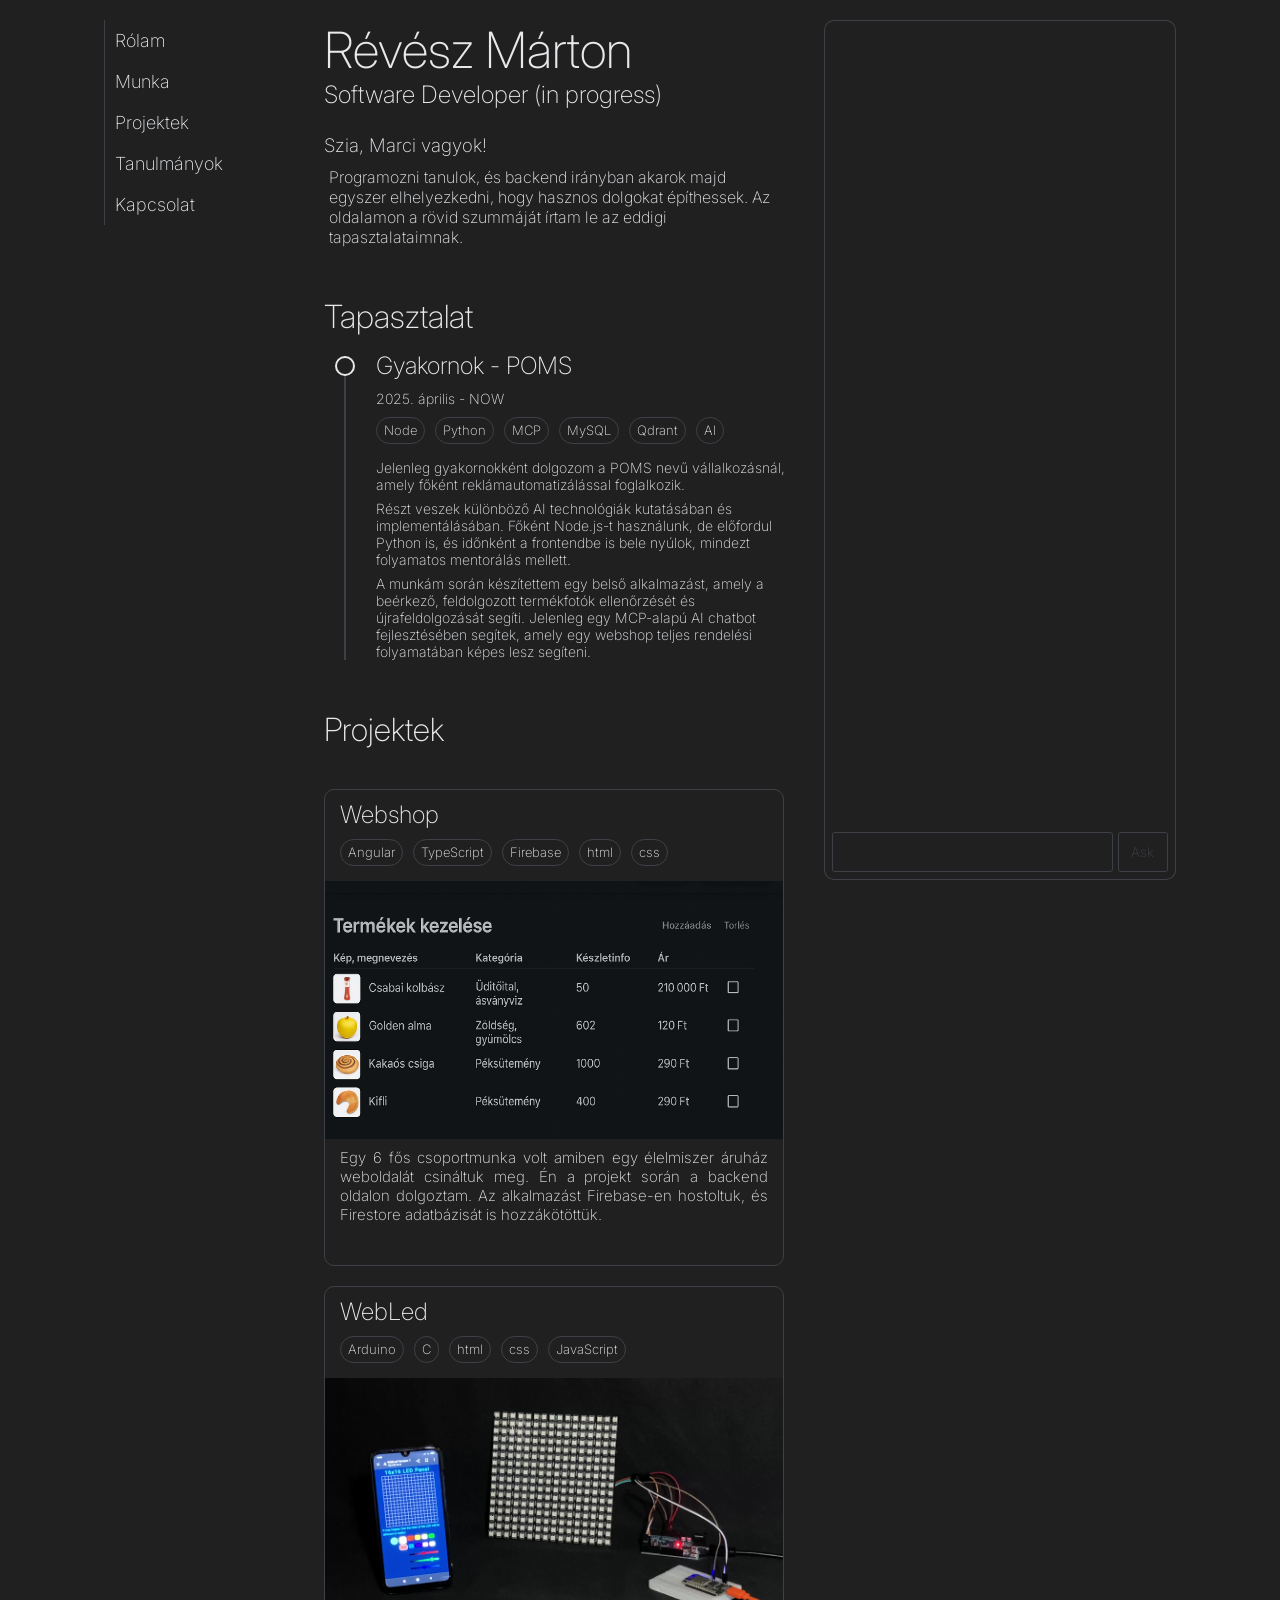
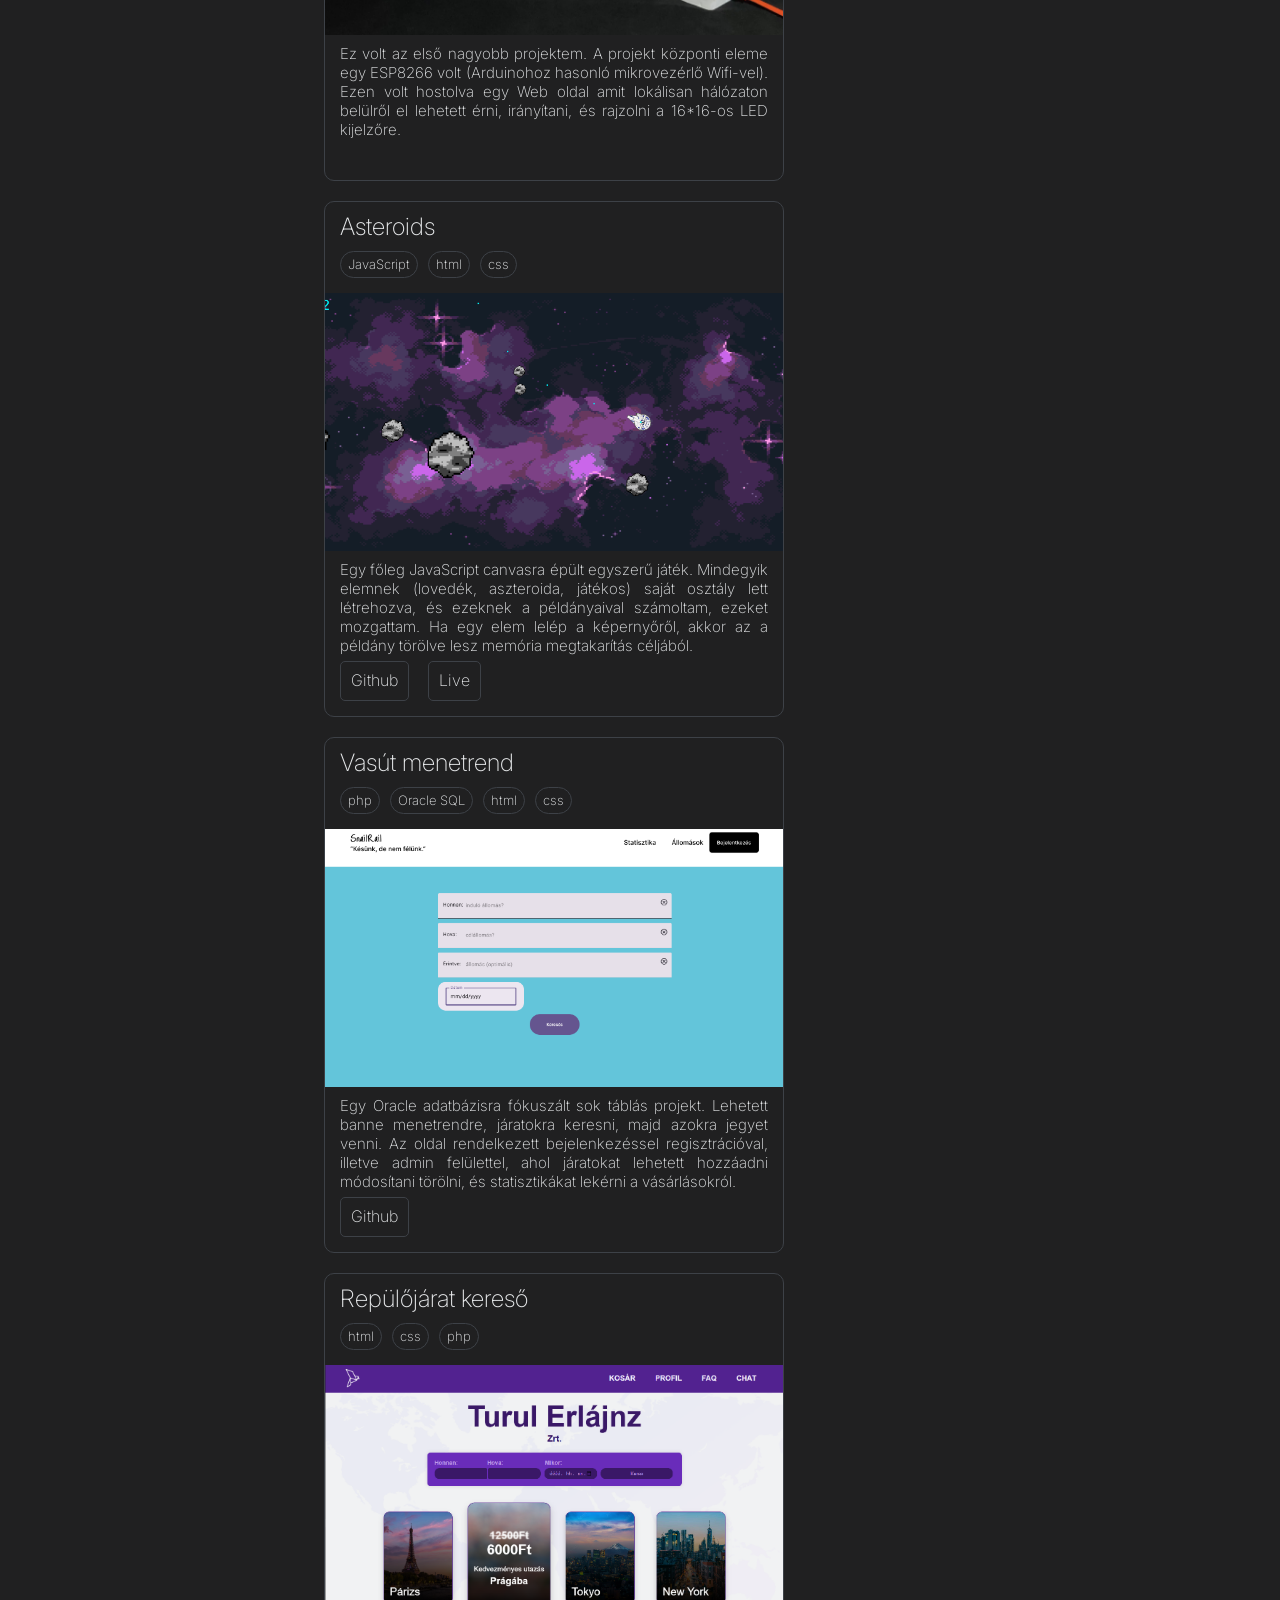
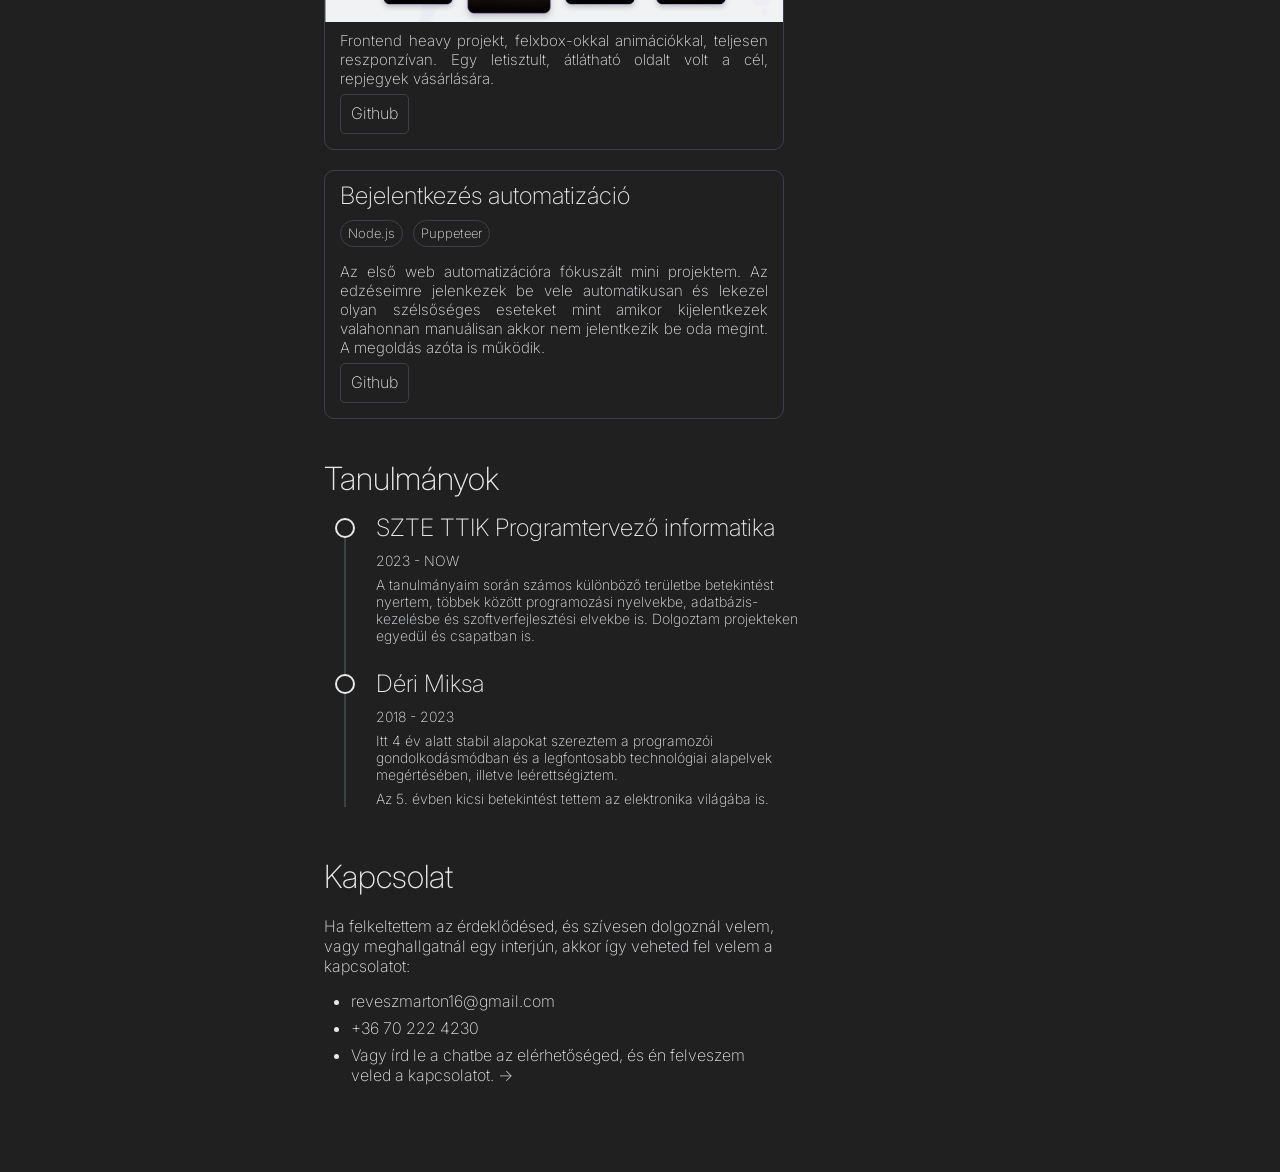
==== commit dc3bd92b: "refactor(css): split styles into multiple files for better maintainability" ====
--- a/index.html
+++ b/index.html
@@ -4,6 +4,12 @@
         <meta charset="UTF-8" />
         <meta name="viewport" content="width=device-width, initial-scale=1.0" />
         <link rel="stylesheet" href="style/style.css" />
+        <link rel="stylesheet" href="style/chat.css" />
+        <link rel="stylesheet" href="style/project.css" />
+        <link rel="stylesheet" href="style/timeline.css" />
+        <style>
+            @import url('https://fonts.googleapis.com/css2?family=Inter:ital,opsz,wght@0,14..32,100..900;1,14..32,100..900&display=swap');
+        </style>
         <title>Révész Márton</title>
         <script src="source/system_prompt.js"></script>
         <script type="module" src="script/index.js"></script>
@@ -25,12 +31,7 @@
                     <h1 id="aboutMe">Révész Márton</h1>
                     <h2>Software Developer (in progress)</h2>
                     <h3>Szia, Marci vagyok!</h3>
-                    <p>
-                        Programozni tanulok, és backend irányban akarok majd
-                        egyszer elhelyezkedni, hogy hasznos dolgokat építhessek.
-                        Az oldalamon a rövid szummáját írtam le az eddigi
-                        tapasztalataimnak.
-                    </p>
+                    <p>Programozni tanulok, és backend irányban akarok majd egyszer elhelyezkedni, hogy hasznos dolgokat építhessek. Az oldalamon a rövid szummáját írtam le az eddigi tapasztalataimnak.</p>
                 </div>
 
                 <h1 id="experience">Tapasztalat</h1>
@@ -48,26 +49,9 @@
                                 <p>Qdrant</p>
                                 <p>AI</p>
                             </div>
-                            <p>
-                                Jelenleg gyakornokként dolgozom a POMS nevű
-                                vállalkozásnál, amely főként
-                                reklámautomatizálással foglalkozik.
-                            </p>
-                            <p>
-                                Részt veszek különböző AI technológiák
-                                kutatásában és implementálásában. Főként
-                                Node.js-t használunk, de előfordul Python is, és
-                                időnként a frontendbe is bele nyúlok, mindezt
-                                folyamatos mentorálás mellett.
-                            </p>
-                            <p>
-                                A munkám során készítettem egy belső
-                                alkalmazást, amely a beérkező, feldolgozott
-                                termékfotók ellenőrzését és újrafeldolgozását
-                                segíti. Jelenleg egy MCP-alapú AI chatbot
-                                fejlesztésében segítek, amely egy webshop teljes
-                                rendelési folyamatában képes lesz segíteni.
-                            </p>
+                            <p>Jelenleg gyakornokként dolgozom a POMS nevű vállalkozásnál, amely főként reklámautomatizálással foglalkozik.</p>
+                            <p>Részt veszek különböző AI technológiák kutatásában és implementálásában. Főként Node.js-t használunk, de előfordul Python is, és időnként a frontendbe is bele nyúlok, mindezt folyamatos mentorálás mellett.</p>
+                            <p>A munkám során készítettem egy belső alkalmazást, amely a beérkező, feldolgozott termékfotók ellenőrzését és újrafeldolgozását segíti. Jelenleg egy MCP-alapú AI chatbot fejlesztésében segítek, amely egy webshop teljes rendelési folyamatában képes lesz segíteni.</p>
                         </div>
                     </div>
                 </div>
@@ -84,12 +68,7 @@
                         <p>css</p>
                     </div>
                     <img src="source/angular_webshop.png" alt="" />
-                    <p>
-                        Egy 6 fős csoportmunka volt amiben egy élelmiszer áruház
-                        weboldalát csináltuk meg. Én a projekt során a backend
-                        oldalon dolgoztam. Az alkalmazást Firebase-en hostoltuk,
-                        és Firestore adatbázisát is hozzákötöttük.
-                    </p>
+                    <p>Egy 6 fős csoportmunka volt amiben egy élelmiszer áruház weboldalát csináltuk meg. Én a projekt során a backend oldalon dolgoztam. Az alkalmazást Firebase-en hostoltuk, és Firestore adatbázisát is hozzákötöttük.</p>
                 </div>
 
                 <div class="project">
@@ -102,13 +81,7 @@
                         <p>JavaScript</p>
                     </div>
                     <img src="source/webled.jpg" alt="" />
-                    <p>
-                        Ez volt az első nagyobb projektem. A projekt központi
-                        eleme egy ESP8266 volt (Arduinohoz hasonló mikrovezérlő
-                        Wifi-vel). Ezen volt hostolva egy Web oldal amit
-                        lokálisan hálózaton belülről el lehetett érni,
-                        irányítani, és rajzolni a 16*16-os LED kijelzőre.
-                    </p>
+                    <p>Ez volt az első nagyobb projektem. A projekt központi eleme egy ESP8266 volt (Arduinohoz hasonló mikrovezérlő Wifi-vel). Ezen volt hostolva egy Web oldal amit lokálisan hálózaton belülről el lehetett érni, irányítani, és rajzolni a 16*16-os LED kijelzőre.</p>
                 </div>
 
                 <div class="project">
@@ -119,26 +92,9 @@
                         <p>css</p>
                     </div>
                     <img src="source/asteroids.png" alt="" />
-                    <p>
-                        Egy főleg JavaScript canvasra épült egyszerű játék.
-                        Mindegyik elemnek (lovedék, aszteroida, játékos) saját
-                        osztály lett létrehozva, és ezeknek a példányaival
-                        számoltam, ezeket mozgattam. Ha egy elem lelép a
-                        képernyőről, akkor az a példány törölve lesz memória
-                        megtakarítás céljából.
-                    </p>
-                    <a
-                        class="github"
-                        href="https://github.com/RevMarci/Asteroids"
-                        target="_blank"
-                        >Github</a
-                    >
-                    <a
-                        class="live"
-                        href="https://revmarci.github.io/Asteroids/"
-                        target="_blank"
-                        >Live</a
-                    >
+                    <p>Egy főleg JavaScript canvasra épült egyszerű játék. Mindegyik elemnek (lovedék, aszteroida, játékos) saját osztály lett létrehozva, és ezeknek a példányaival számoltam, ezeket mozgattam. Ha egy elem lelép a képernyőről, akkor az a példány törölve lesz memória megtakarítás céljából.</p>
+                    <a class="github" href="https://github.com/RevMarci/Asteroids" target="_blank">Github</a>
+                    <a class="live" href="https://revmarci.github.io/Asteroids/" target="_blank">Live</a>
                 </div>
 
                 <div class="project">
@@ -150,20 +106,8 @@
                         <p>css</p>
                     </div>
                     <img src="source/vasut.png" alt="" />
-                    <p>
-                        Egy Oracle adatbázisra fókuszált sok táblás projekt.
-                        Lehetett banne menetrendre, járatokra keresni, majd
-                        azokra jegyet venni. Az oldal rendelkezett
-                        bejelenkezéssel regisztrációval, illetve admin
-                        felülettel, ahol járatokat lehetett hozzáadni módosítani
-                        törölni, és statisztikákat lekérni a vásárlásokról.
-                    </p>
-                    <a
-                        class="github"
-                        href="https://github.com/RevMarci/vasutmenetrend"
-                        target="_blank"
-                        >Github</a
-                    >
+                    <p>Egy Oracle adatbázisra fókuszált sok táblás projekt. Lehetett banne menetrendre, járatokra keresni, majd azokra jegyet venni. Az oldal rendelkezett bejelenkezéssel regisztrációval, illetve admin felülettel, ahol járatokat lehetett hozzáadni módosítani törölni, és statisztikákat lekérni a vásárlásokról.</p>
+                    <a class="github" href="https://github.com/RevMarci/vasutmenetrend" target="_blank">Github</a>
                 </div>
 
                 <div class="project">
@@ -174,17 +118,8 @@
                         <p>php</p>
                     </div>
                     <img src="source/turul.png" alt="" />
-                    <p>
-                        Frontend heavy projekt, felxbox-okkal animációkkal,
-                        teljesen reszponzívan. Egy letisztult, átlátható oldalt
-                        volt a cél, repjegyek vásárlására.
-                    </p>
-                    <a
-                        class="github"
-                        href="https://github.com/RevMarci/turul"
-                        target="_blank"
-                        >Github</a
-                    >
+                    <p>Frontend heavy projekt, felxbox-okkal animációkkal, teljesen reszponzívan. Egy letisztult, átlátható oldalt volt a cél, repjegyek vásárlására.</p>
+                    <a class="github" href="https://github.com/RevMarci/turul" target="_blank">Github</a>
                 </div>
 
                 <div class="project">
@@ -193,19 +128,8 @@
                         <p>Node.js</p>
                         <p>Puppeteer</p>
                     </div>
-                    <p>
-                        Az első web automatizációra fókuszált mini projektem. Az
-                        edzéseimre jelenkezek be vele automatikusan és lekezel
-                        olyan szélsőséges eseteket mint amikor kijelentkezek
-                        valahonnan manuálisan akkor nem jelentkezik be oda
-                        megint. A megoldás azóta is működik.
-                    </p>
-                    <a
-                        class="github"
-                        href="https://github.com/RevMarci/web--automation-motibro"
-                        target="_blank"
-                        >Github</a
-                    >
+                    <p>Az első web automatizációra fókuszált mini projektem. Az edzéseimre jelenkezek be vele automatikusan és lekezel olyan szélsőséges eseteket mint amikor kijelentkezek valahonnan manuálisan akkor nem jelentkezik be oda megint. A megoldás azóta is működik.</p>
+                    <a class="github" href="https://github.com/RevMarci/web--automation-motibro" target="_blank">Github</a>
                 </div>
 
                 <h1 id="studies">Tanulmányok</h1>
@@ -215,13 +139,7 @@
                         <div class="timeline-content">
                             <h2>SZTE TTIK Programtervező informatika</h2>
                             <p class="date">2023 - NOW</p>
-                            <p>
-                                A tanulmányaim során számos különböző területbe
-                                betekintést nyertem, többek között programozási
-                                nyelvekbe, adatbázis-kezelésbe és
-                                szoftverfejlesztési elvekbe is. Dolgoztam
-                                projekteken egyedül és csapatban is.
-                            </p>
+                            <p>A tanulmányaim során számos különböző területbe betekintést nyertem, többek között programozási nyelvekbe, adatbázis-kezelésbe és szoftverfejlesztési elvekbe is. Dolgoztam projekteken egyedül és csapatban is.</p>
                         </div>
                     </div>
 
@@ -230,34 +148,19 @@
                         <div class="timeline-content">
                             <h2>Déri Miksa</h2>
                             <p class="date">2018 - 2023</p>
-                            <p>
-                                Itt 4 év alatt stabil alapokat szereztem a
-                                programozói gondolkodásmódban és a legfontosabb
-                                technológiai alapelvek megértésében, illetve
-                                leérettségiztem.
-                            </p>
-                            <p>
-                                Az 5. évben kicsi betekintést tettem az
-                                elektronika világába is.
-                            </p>
+                            <p>Itt 4 év alatt stabil alapokat szereztem a programozói gondolkodásmódban és a legfontosabb technológiai alapelvek megértésében, illetve leérettségiztem.</p>
+                            <p>Az 5. évben kicsi betekintést tettem az elektronika világába is.</p>
                         </div>
                     </div>
                 </div>
 
                 <h1 id="connection">Kapcsolat</h1>
                 <div class="connection-card">
-                    <p>
-                        Ha felkeltettem az érdeklődésed, és szívesen dolgoznál
-                        velem, vagy meghallgatnál egy interjún, akkor így
-                        veheted fel velem a kapcsolatot:
-                    </p>
+                    <p>Ha felkeltettem az érdeklődésed, és szívesen dolgoznál velem, vagy meghallgatnál egy interjún, akkor így veheted fel velem a kapcsolatot:</p>
                     <ul>
                         <li>reveszmarton16@gmail.com</li>
                         <li>+36 70 222 4230</li>
-                        <li>
-                            Vagy írd le a chatbe az elérhetőséged, és én
-                            felveszem veled a kapcsolatot. ->
-                        </li>
+                        <li>Vagy írd le a chatbe az elérhetőséged, és én felveszem veled a kapcsolatot. -></li>
                     </ul>
                 </div>
             </main>
@@ -269,19 +172,8 @@
                     </div>
                     <div class="chat-input-area">
                         <form id="chatForm">
-                            <input
-                                type="text"
-                                autocomplete="off"
-                                id="questionInput"
-                            />
-                            <button
-                                id="inputButton"
-                                type="submit"
-                                class="disabled"
-                                disabled
-                            >
-                                Ask
-                            </button>
+                            <input type="text" autocomplete="off" id="questionInput" />
+                            <button id="inputButton" type="submit" class="disabled" disabled>Ask</button>
                         </form>
                     </div>
                 </aside>
--- a/style/style.css
+++ b/style/style.css
@@ -12,7 +12,11 @@
     margin: 0;
     border: none;
     color: var(--textColor);
-    font-family: Consolas, 'Courier New', monospace;
+
+    font-family: 'Inter', sans-serif;
+    font-optical-sizing: auto;
+    font-weight: 200;
+    font-style: normal;
 }
 
 html {
@@ -100,56 +104,6 @@
     padding: 10px 5px;
 }
 
-.project {
-    margin: 20px;
-    padding-bottom: 26px;
-    border: 1px solid var(--borderColor);
-    border-radius: 10px;
-    transition: var(--transitionTime);
-}
-
-.project:hover {
-    border-color: var(--hoverColor);
-}
-
-.project h2 {
-    margin: 10px 15px 0;
-}
-
-.stack {
-    display: flex;
-    margin: 5px 10px 10px;
-}
-
-.stack p {
-    margin: 5px !important;
-    padding: 4px 7px 5px;
-    font-size: small !important;
-    border: 1px solid var(--borderColor);
-    border-radius: 2em;
-}
-
-.project img {
-    width: 100%;
-    aspect-ratio: 16/9;
-    object-fit: cover;
-}
-
-.project p {
-    margin: 5px 15px 15px;
-    text-align: justify;
-    font-size: 15px;
-}
-
-.project a {
-    background-color: transparent;
-    padding: 8px 10px 10px;
-    margin: 0 0 15px 15px;
-    border: 1px solid var(--borderColor);
-    border-radius: 5px;
-    text-decoration: none;
-}
-
 .connection-card {
     padding: 0 20px 80px;
 }
@@ -161,156 +115,3 @@
 .connection-card li {
     margin: 7px 27px;
 }
-
-.chat-wrapper {
-    border: 1px solid var(--borderColor);
-    border-radius: 10px 10px 0 0;
-    border-bottom: none;
-    height: calc(100vh - 96px);
-    width: 350px;
-}
-
-#chat {
-    max-height: calc(100% - 96px);
-    overflow-y: auto;
-    position: absolute;
-    bottom: 75px;
-    width: calc(100% - 2px);
-}
-
-#chat .ai,
-#chat .user {
-    margin: 10px;
-    padding: 5px;
-    width: 80%;
-}
-
-#chat p {
-    max-width: 100%;
-    word-wrap: break-word;
-}
-
-#chat .ai {
-    text-align: left;
-}
-
-#chat .user {
-    margin-left: 12%;
-    text-align: right;
-    border: 1px solid var(--hoverColor);
-    border-radius: 7px 7px 0 7px;
-}
-
-aside .chat-input-area {
-    width: 336px;
-    height: 40px;
-    padding: 7px;
-    border: 1px solid var(--borderColor);
-    border-radius: 0 0 10px 10px;
-    border-top: none;
-}
-
-.chat-input-area form {
-    height: 100%;
-    width: 100%;
-    display: flex;
-    justify-content: space-between;
-}
-
-#questionInput {
-    width: 80%;
-    padding: 5px;
-    background-color: transparent;
-    border: 1px solid var(--borderColor);
-    border-radius: 3px;
-    transition: var(--transitionTime);
-}
-
-#questionInput:hover,
-#questionInput:focus {
-    border-color: var(--hoverColor) !important;
-    outline: none !important;
-    box-shadow: none !important;
-}
-
-.chat-input-area form button {
-    width: 15%;
-    background-color: transparent;
-    border: 1px solid var(--borderColor);
-    border-radius: 3px;
-    transition: var(--transitionTime);
-}
-
-.disabled {
-    color: var(--borderColor);
-}
-
-.chat-input-area form button:hover {
-    border-color: var(--hoverColor);
-    color: var(--hoverColor);
-    cursor: pointer;
-}
-
-.disabled:hover {
-    border-color: var(--borderColor) !important;
-    color: var(--borderColor) !important;
-    cursor: no-drop !important;
-}
-
-.timeline {
-    position: relative;
-    margin-left: 40px;
-    padding-left: 20px;
-    border-left: 2px solid var(--borderColor);
-}
-
-.timeline-item {
-    position: relative;
-    margin-bottom: 30px;
-    padding-left: 10px;
-}
-
-.timeline-marker {
-    position: absolute;
-    left: -31px;
-    top: 0;
-    width: 16px;
-    height: 16px;
-    background-color: var(--bgColor);
-    border-radius: 50%;
-    border: 2px solid var(--textColor);
-    transition: var(--transitionTime);
-}
-
-.timeline-item:hover .timeline-marker {
-    border-color: var(--hoverColor);
-}
-
-.timeline-content {
-    padding: 0;
-    border-radius: 8px;
-}
-
-.timeline-content h2 {
-    transform: translateY(-5px);
-    transition: var(--transitionTime);
-}
-
-.timeline-item:hover .timeline-content h2 {
-    color: var(--hoverColor);
-}
-
-.timeline-content .date {
-    margin: 5px 0;
-}
-
-.timeline-content p {
-    margin: 7px 0;
-    font-size: 14px;
-    color: var(--textColor);
-}
-
-.timeline-content .stack,
-.timeline-content .stack p:first-of-type {
-    margin-left: 0 !important;
-}
--- a/style/chat.css
+++ b/style/chat.css
@@ -0,0 +1,94 @@
+.chat-wrapper {
+    border: 1px solid var(--borderColor);
+    border-radius: 10px 10px 0 0;
+    border-bottom: none;
+    height: calc(100vh - 96px);
+    width: 350px;
+}
+
+#chat {
+    max-height: calc(100% - 96px);
+    overflow-y: auto;
+    position: absolute;
+    bottom: 75px;
+    width: calc(100% - 2px);
+}
+
+#chat .ai,
+#chat .user {
+    margin: 10px;
+    padding: 5px;
+    width: 80%;
+}
+
+#chat p {
+    max-width: 100%;
+    word-wrap: break-word;
+}
+
+#chat .ai {
+    text-align: left;
+}
+
+#chat .user {
+    margin-left: 12%;
+    text-align: right;
+    border: 1px solid var(--hoverColor);
+    border-radius: 7px 7px 0 7px;
+}
+
+aside .chat-input-area {
+    width: 336px;
+    height: 40px;
+    padding: 7px;
+    border: 1px solid var(--borderColor);
+    border-radius: 0 0 10px 10px;
+    border-top: none;
+}
+
+.chat-input-area form {
+    height: 100%;
+    width: 100%;
+    display: flex;
+    justify-content: space-between;
+}
+
+#questionInput {
+    width: 80%;
+    padding: 5px;
+    background-color: transparent;
+    border: 1px solid var(--borderColor);
+    border-radius: 3px;
+    transition: var(--transitionTime);
+}
+
+#questionInput:hover,
+#questionInput:focus {
+    border-color: var(--hoverColor) !important;
+    outline: none !important;
+    box-shadow: none !important;
+}
+
+.chat-input-area form button {
+    width: 15%;
+    background-color: transparent;
+    border: 1px solid var(--borderColor);
+    border-radius: 3px;
+    transition: var(--transitionTime);
+}
+
+.disabled {
+    color: var(--borderColor);
+}
+
+.chat-input-area form button:hover {
+    border-color: var(--hoverColor);
+    color: var(--hoverColor);
+    cursor: pointer;
+}
+
+.disabled:hover {
+    border-color: var(--borderColor) !important;
+    color: var(--borderColor) !important;
+    cursor: no-drop !important;
+}
--- a/style/project.css
+++ b/style/project.css
@@ -0,0 +1,49 @@
+.project {
+    margin: 20px;
+    padding-bottom: 26px;
+    border: 1px solid var(--borderColor);
+    border-radius: 10px;
+    transition: var(--transitionTime);
+}
+
+.project:hover {
+    border-color: var(--hoverColor);
+}
+
+.project h2 {
+    margin: 10px 15px 0;
+}
+
+.stack {
+    display: flex;
+    margin: 5px 10px 10px;
+}
+
+.stack p {
+    margin: 5px !important;
+    padding: 4px 7px 5px;
+    font-size: small !important;
+    border: 1px solid var(--borderColor);
+    border-radius: 2em;
+}
+
+.project img {
+    width: 100%;
+    aspect-ratio: 16/9;
+    object-fit: cover;
+}
+
+.project p {
+    margin: 5px 15px 15px;
+    text-align: justify;
+    font-size: 15px;
+}
+
+.project a {
+    background-color: transparent;
+    padding: 8px 10px 10px;
+    margin: 0 0 15px 15px;
+    border: 1px solid var(--borderColor);
+    border-radius: 5px;
+    text-decoration: none;
+}
--- a/style/timeline.css
+++ b/style/timeline.css
@@ -0,0 +1,57 @@
+.timeline {
+    position: relative;
+    margin-left: 40px;
+    padding-left: 20px;
+    border-left: 2px solid var(--borderColor);
+}
+
+.timeline-item {
+    position: relative;
+    margin-bottom: 30px;
+    padding-left: 10px;
+}
+
+.timeline-marker {
+    position: absolute;
+    left: -31px;
+    top: 0;
+    width: 16px;
+    height: 16px;
+    background-color: var(--bgColor);
+    border-radius: 50%;
+    border: 2px solid var(--textColor);
+    transition: var(--transitionTime);
+}
+
+.timeline-item:hover .timeline-marker {
+    border-color: var(--hoverColor);
+}
+
+.timeline-content {
+    padding: 0;
+    border-radius: 8px;
+}
+
+.timeline-content h2 {
+    transform: translateY(-5px);
+    transition: var(--transitionTime);
+}
+
+.timeline-item:hover .timeline-content h2 {
+    color: var(--hoverColor);
+}
+
+.timeline-content .date {
+    margin: 5px 0;
+}
+
+.timeline-content p {
+    margin: 7px 0;
+    font-size: 14px;
+    color: var(--textColor);
+}
+
+.timeline-content .stack,
+.timeline-content .stack p:first-of-type {
+    margin-left: 0 !important;
+}
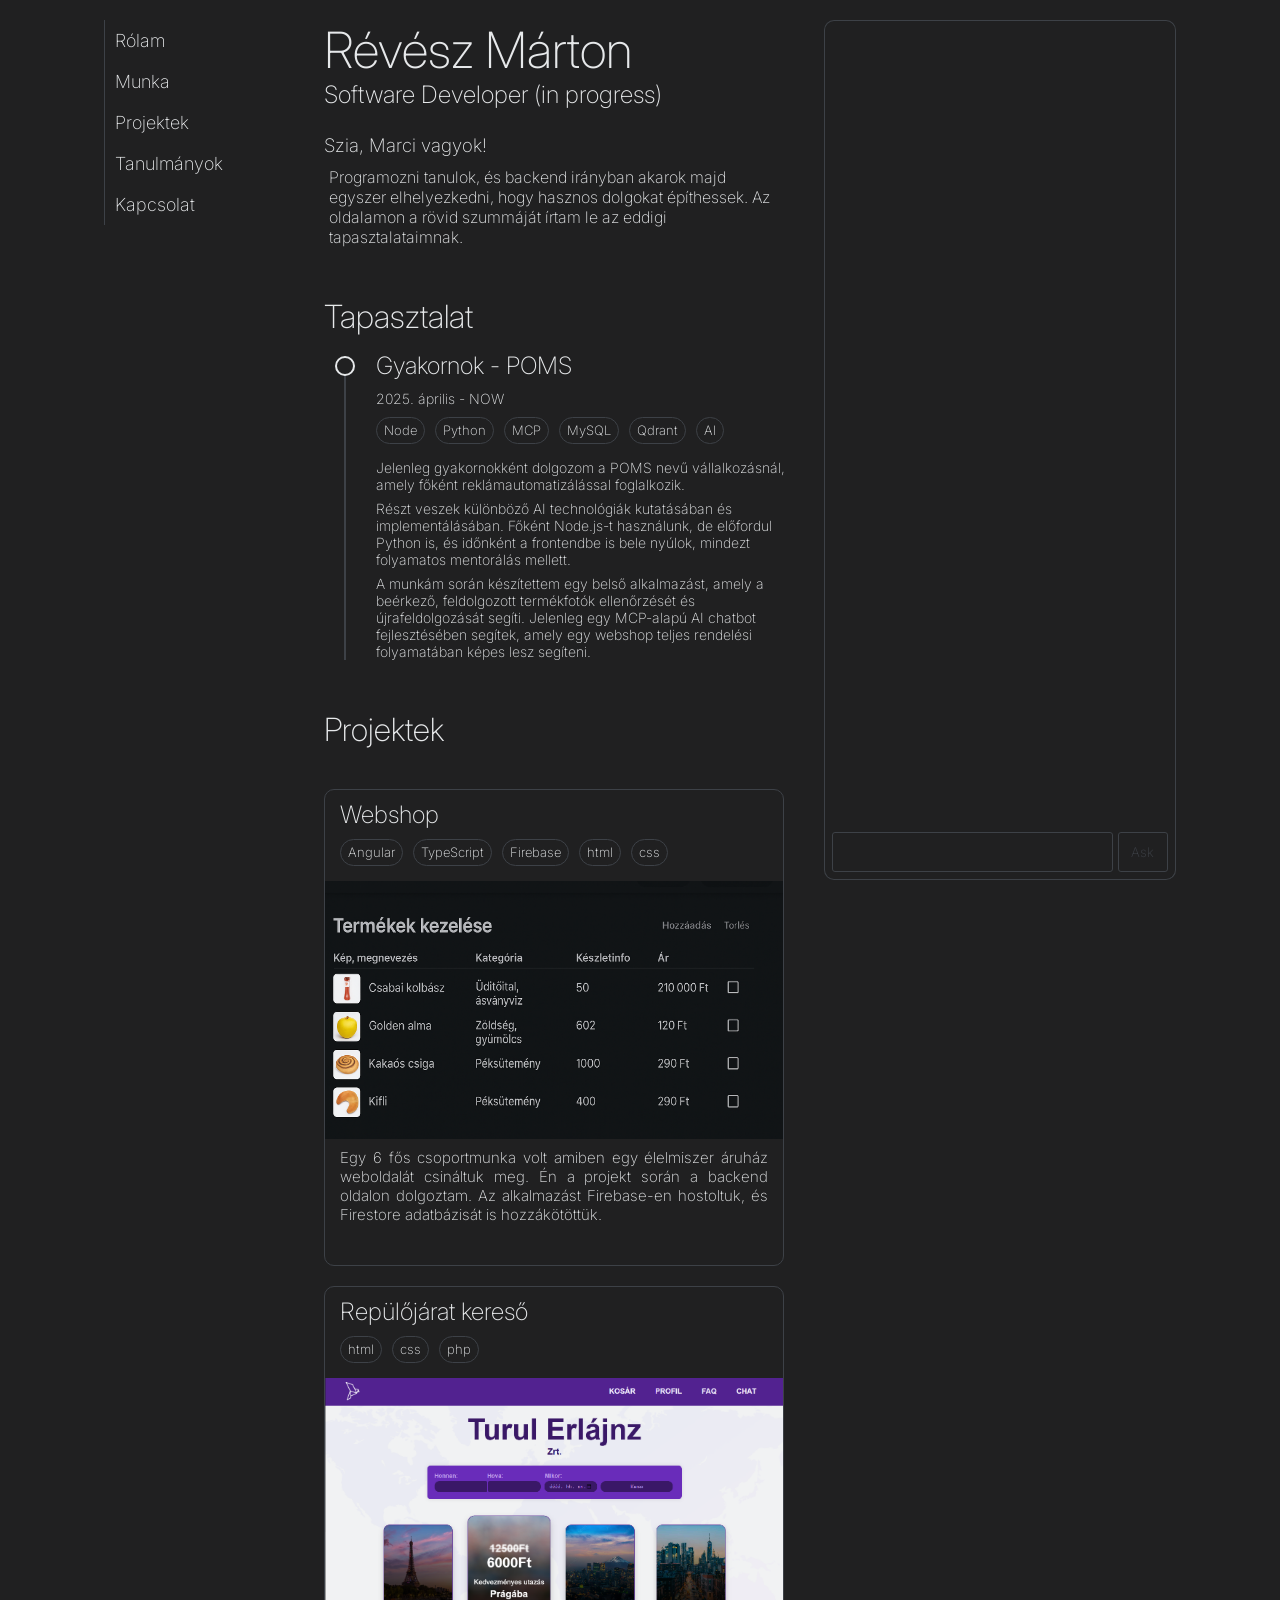
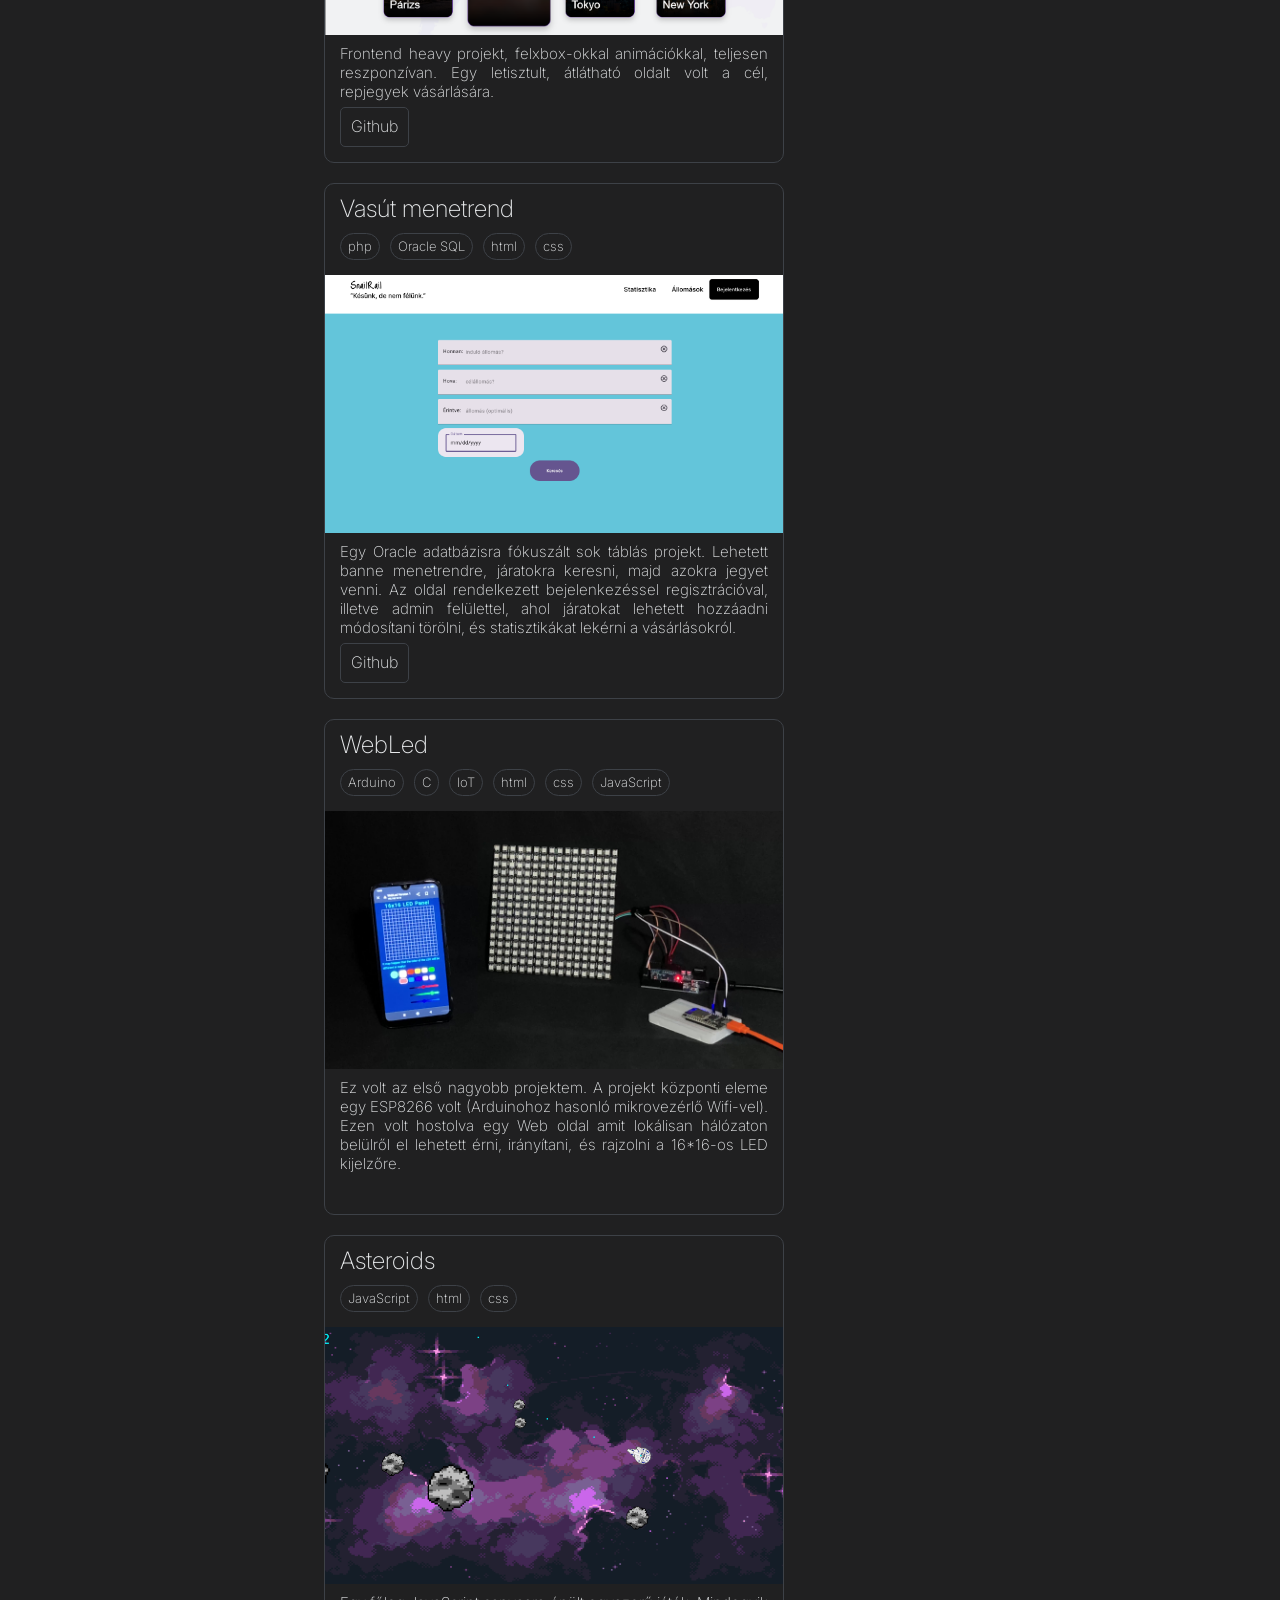
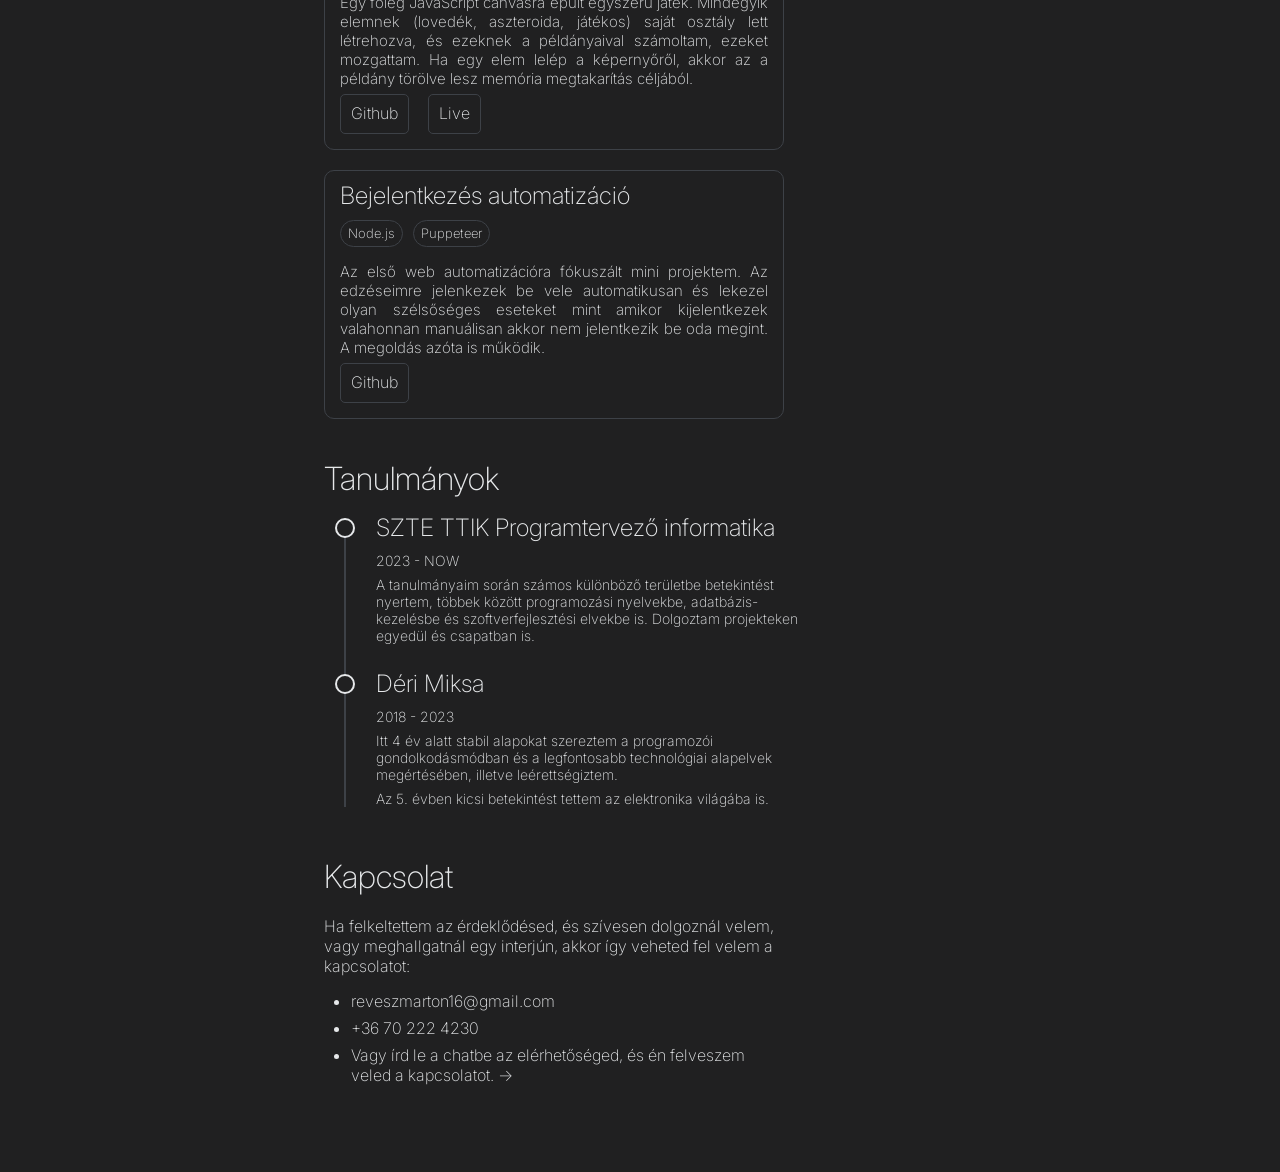
==== commit 8bddbaae: "refactor: change the order of projects" ====
--- a/index.html
+++ b/index.html
@@ -72,10 +72,36 @@
                 </div>
 
                 <div class="project">
+                    <h2>Repülőjárat kereső</h2>
+                    <div class="stack">
+                        <p>html</p>
+                        <p>css</p>
+                        <p>php</p>
+                    </div>
+                    <img src="source/turul.png" alt="" />
+                    <p>Frontend heavy projekt, felxbox-okkal animációkkal, teljesen reszponzívan. Egy letisztult, átlátható oldalt volt a cél, repjegyek vásárlására.</p>
+                    <a class="github" href="https://github.com/RevMarci/turul" target="_blank">Github</a>
+                </div>
+
+                <div class="project">
+                    <h2>Vasút menetrend</h2>
+                    <div class="stack">
+                        <p>php</p>
+                        <p>Oracle SQL</p>
+                        <p>html</p>
+                        <p>css</p>
+                    </div>
+                    <img src="source/vasut.png" alt="" />
+                    <p>Egy Oracle adatbázisra fókuszált sok táblás projekt. Lehetett banne menetrendre, járatokra keresni, majd azokra jegyet venni. Az oldal rendelkezett bejelenkezéssel regisztrációval, illetve admin felülettel, ahol járatokat lehetett hozzáadni módosítani törölni, és statisztikákat lekérni a vásárlásokról.</p>
+                    <a class="github" href="https://github.com/RevMarci/vasutmenetrend" target="_blank">Github</a>
+                </div>
+
+                <div class="project">
                     <h2>WebLed</h2>
                     <div class="stack">
                         <p>Arduino</p>
                         <p>C</p>
+                        <p>IoT</p>
                         <p>html</p>
                         <p>css</p>
                         <p>JavaScript</p>
@@ -95,31 +121,6 @@
                     <p>Egy főleg JavaScript canvasra épült egyszerű játék. Mindegyik elemnek (lovedék, aszteroida, játékos) saját osztály lett létrehozva, és ezeknek a példányaival számoltam, ezeket mozgattam. Ha egy elem lelép a képernyőről, akkor az a példány törölve lesz memória megtakarítás céljából.</p>
                     <a class="github" href="https://github.com/RevMarci/Asteroids" target="_blank">Github</a>
                     <a class="live" href="https://revmarci.github.io/Asteroids/" target="_blank">Live</a>
-                </div>
-
-                <div class="project">
-                    <h2>Vasút menetrend</h2>
-                    <div class="stack">
-                        <p>php</p>
-                        <p>Oracle SQL</p>
-                        <p>html</p>
-                        <p>css</p>
-                    </div>
-                    <img src="source/vasut.png" alt="" />
-                    <p>Egy Oracle adatbázisra fókuszált sok táblás projekt. Lehetett banne menetrendre, járatokra keresni, majd azokra jegyet venni. Az oldal rendelkezett bejelenkezéssel regisztrációval, illetve admin felülettel, ahol járatokat lehetett hozzáadni módosítani törölni, és statisztikákat lekérni a vásárlásokról.</p>
-                    <a class="github" href="https://github.com/RevMarci/vasutmenetrend" target="_blank">Github</a>
-                </div>
-
-                <div class="project">
-                    <h2>Repülőjárat kereső</h2>
-                    <div class="stack">
-                        <p>html</p>
-                        <p>css</p>
-                        <p>php</p>
-                    </div>
-                    <img src="source/turul.png" alt="" />
-                    <p>Frontend heavy projekt, felxbox-okkal animációkkal, teljesen reszponzívan. Egy letisztult, átlátható oldalt volt a cél, repjegyek vásárlására.</p>
-                    <a class="github" href="https://github.com/RevMarci/turul" target="_blank">Github</a>
                 </div>
 
                 <div class="project">
--- a/style/project.css
+++ b/style/project.css
@@ -46,4 +46,10 @@
     border: 1px solid var(--borderColor);
     border-radius: 5px;
     text-decoration: none;
+    transition: var(--transitionTime);
 }
+
+.project a:hover {
+    border-color: var(--hoverColor);
+    color: var(--hoverColor);
+}
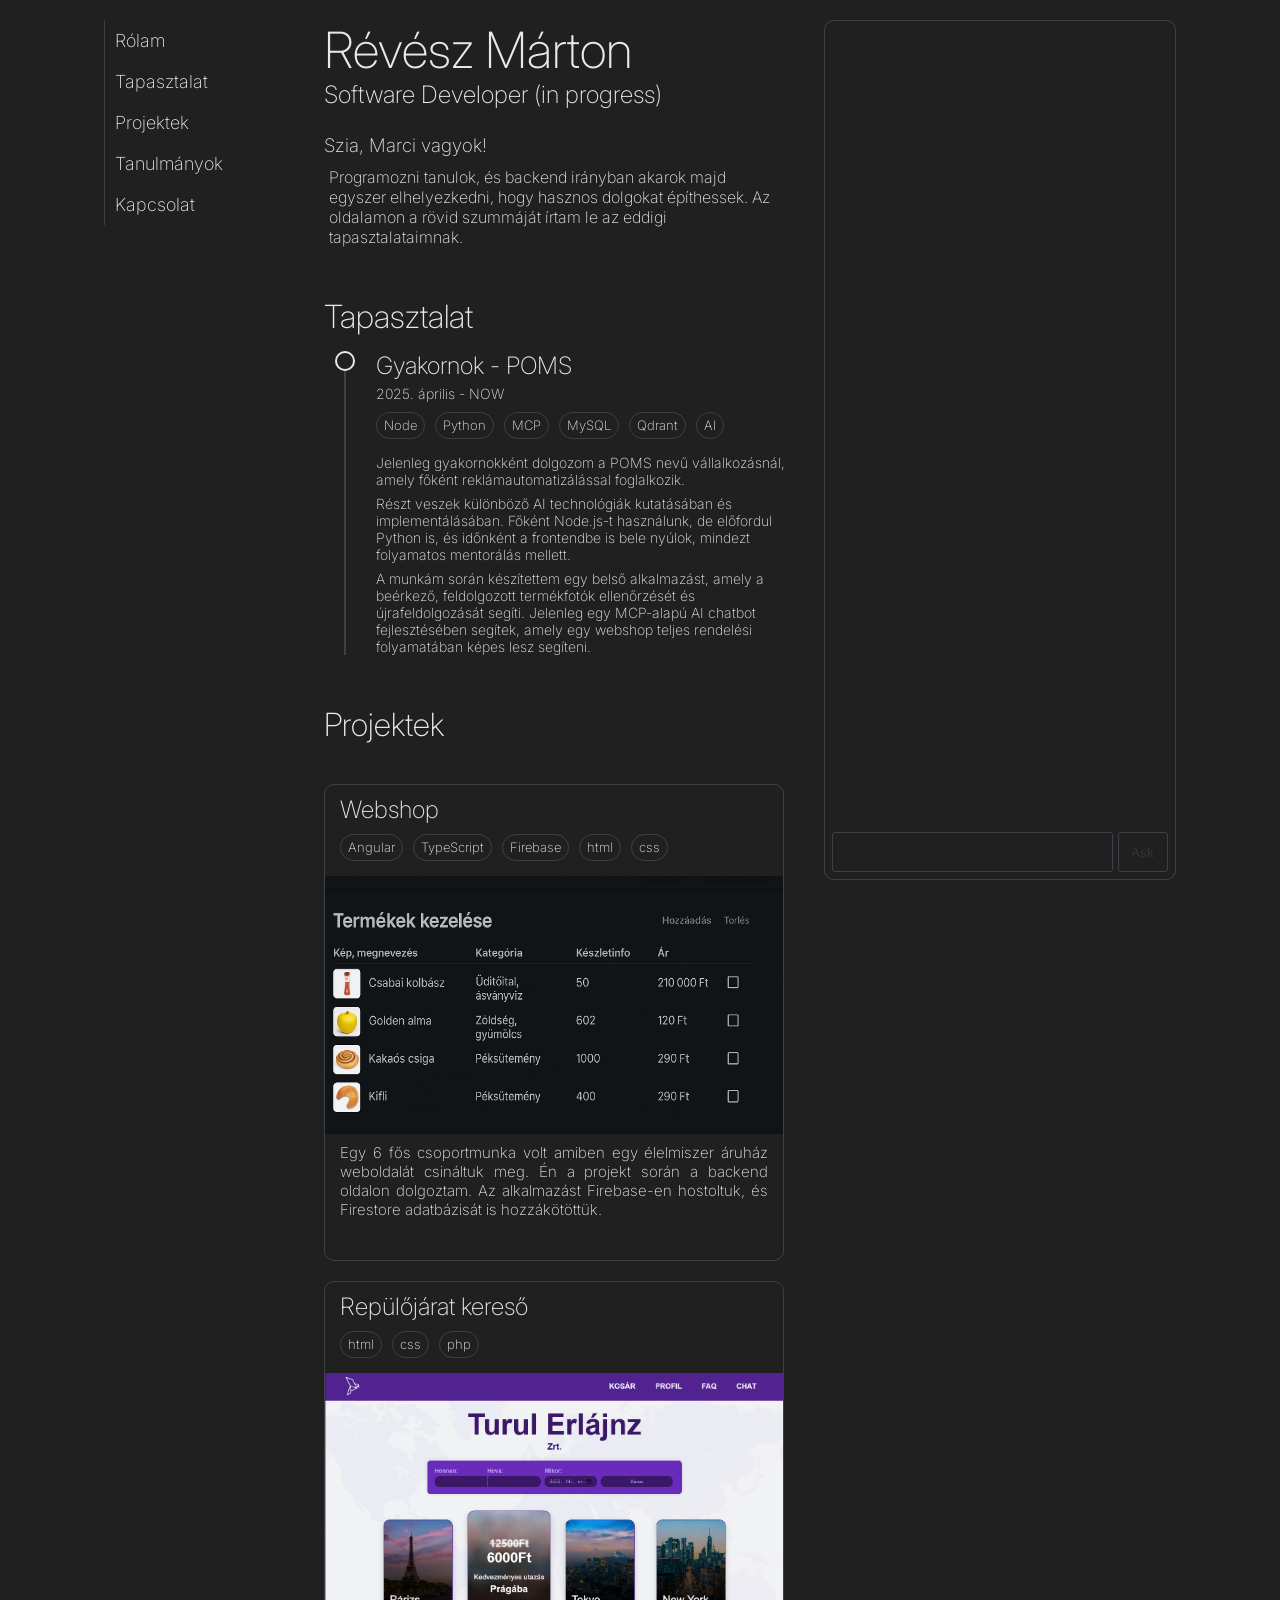
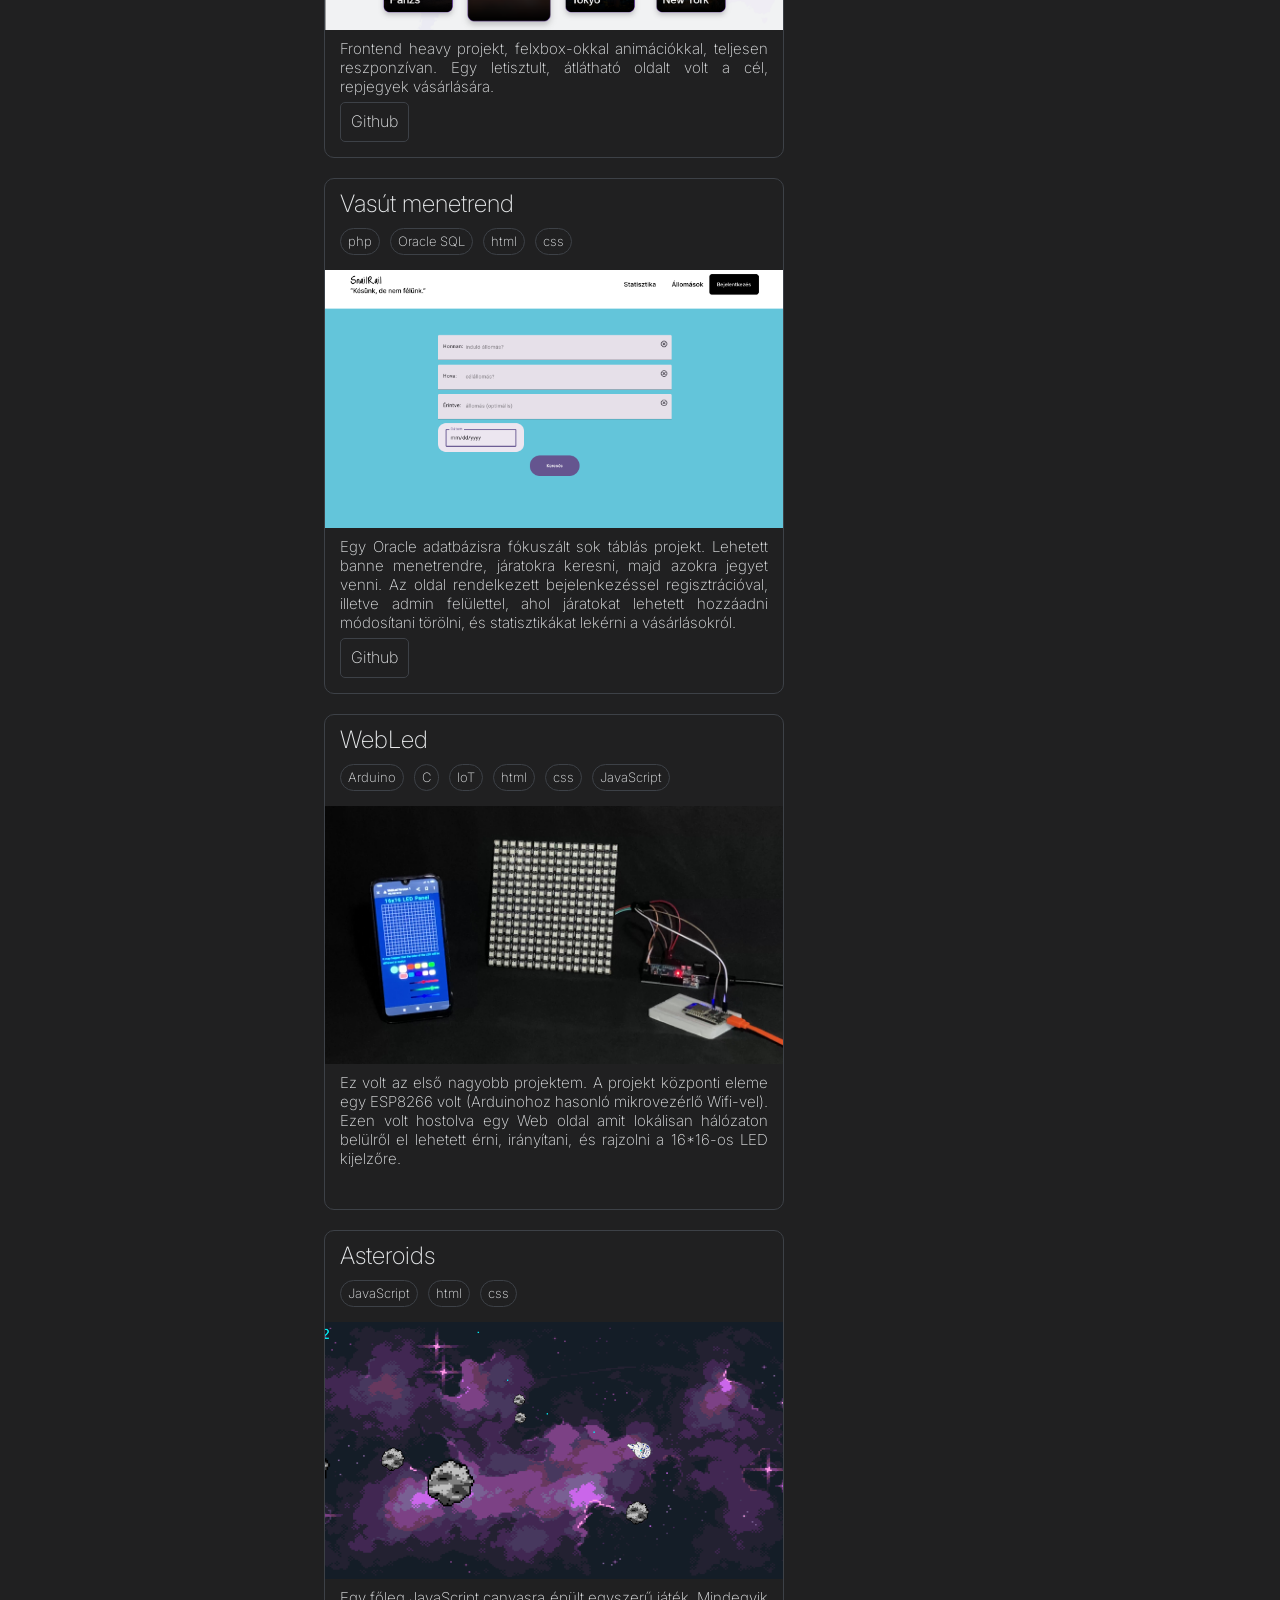
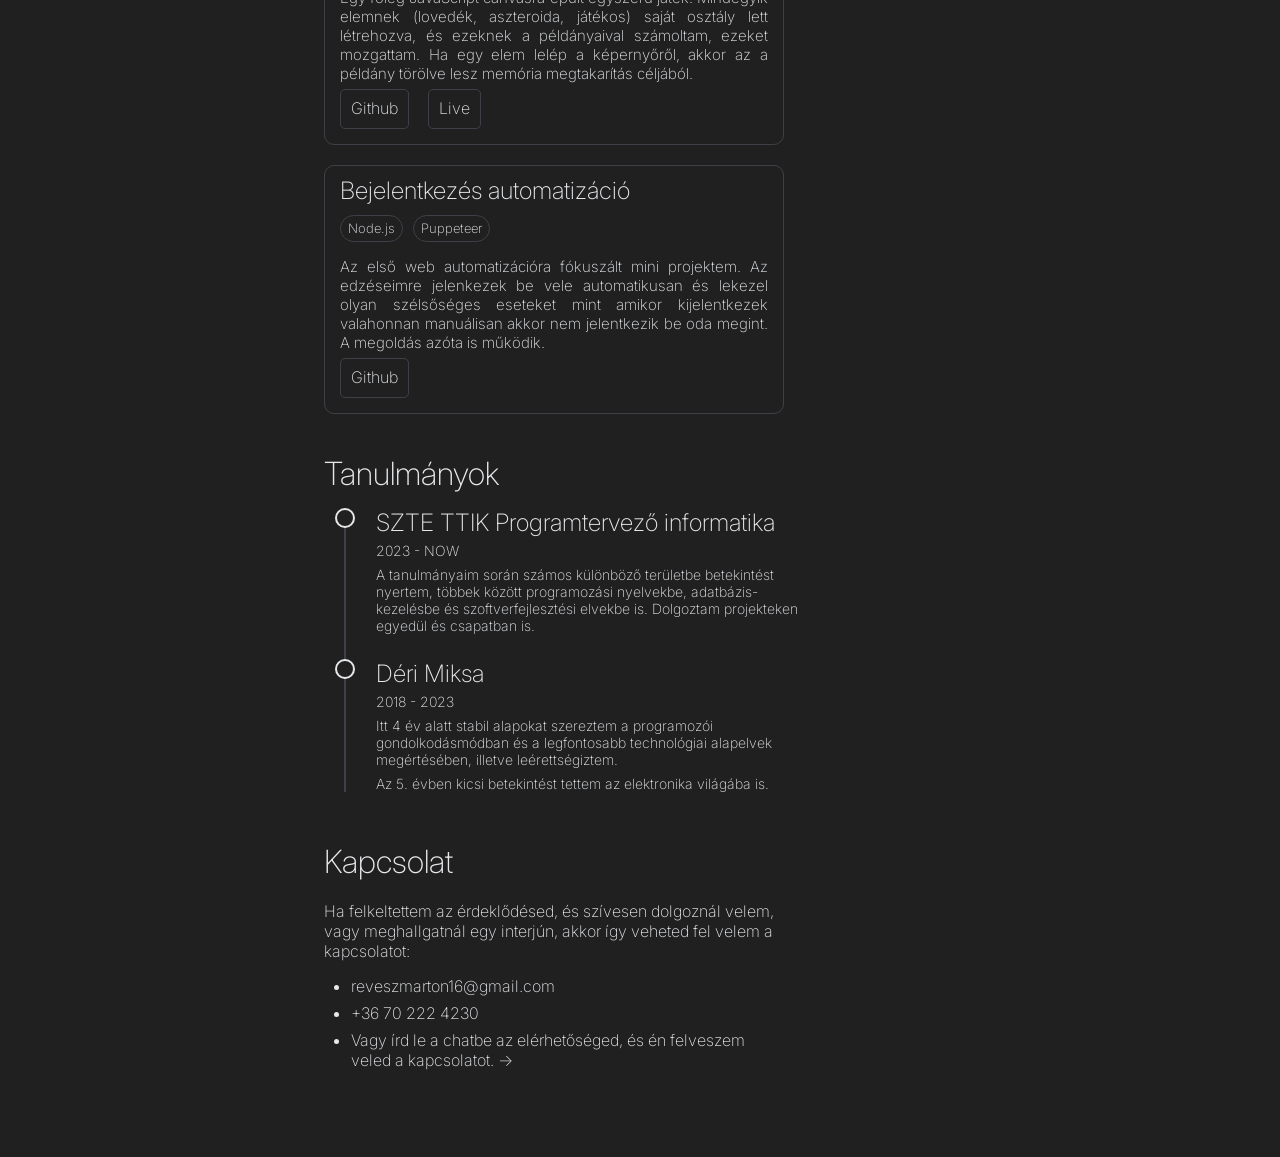
==== commit 564a1a9e: "feat: add nav bar mobile view" ====
--- a/index.html
+++ b/index.html
@@ -1,12 +1,13 @@
 <!DOCTYPE html>
-<html lang="en">
+<html lang="hu">
     <head>
         <meta charset="UTF-8" />
         <meta name="viewport" content="width=device-width, initial-scale=1.0" />
-        <link rel="stylesheet" href="style/style.css" />
         <link rel="stylesheet" href="style/chat.css" />
         <link rel="stylesheet" href="style/project.css" />
         <link rel="stylesheet" href="style/timeline.css" />
+        <link rel="stylesheet" href="style/nav.css" />
+        <link rel="stylesheet" href="style/style.css" />
         <style>
             @import url('https://fonts.googleapis.com/css2?family=Inter:ital,opsz,wght@0,14..32,100..900;1,14..32,100..900&display=swap');
         </style>
@@ -16,10 +17,16 @@
     </head>
     <body>
         <div class="center">
-            <div>
+            <div class="ham-menu">
+                <span></span>
+                <span></span>
+                <span></span>
+            </div>
+
+            <div class="nav-container">
                 <nav>
                     <a href="#aboutMe">Rólam</a>
-                    <a href="#experience">Munka</a>
+                    <a href="#experience">Tapasztalat</a>
                     <a href="#projects">Projektek</a>
                     <a href="#studies">Tanulmányok</a>
                     <a href="#connection">Kapcsolat</a>
--- a/style/project.css
+++ b/style/project.css
@@ -1,3 +1,7 @@
+main {
+    width: 500px;
+}
+
 .project {
     margin: 20px;
     padding-bottom: 26px;
--- a/style/timeline.css
+++ b/style/timeline.css
@@ -1,5 +1,4 @@
 .timeline {
-    position: relative;
     margin-left: 40px;
     padding-left: 20px;
     border-left: 2px solid var(--borderColor);
@@ -9,6 +8,10 @@
     position: relative;
     margin-bottom: 30px;
     padding-left: 10px;
+}
+
+.timeline-item.active {
+    position: unset;
 }
 
 .timeline-marker {
@@ -33,8 +36,8 @@
 }
 
 .timeline-content h2 {
-    transform: translateY(-5px);
-    transition: var(--transitionTime);
+    margin-top: -5px;
+    transition: margin-top var(--transitionTime), color var(--transitionTime);
 }
 
 .timeline-item:hover .timeline-content h2 {
--- a/style/nav.css
+++ b/style/nav.css
@@ -0,0 +1,92 @@
+nav {
+    width: 180px;
+}
+
+nav a {
+    display: block;
+    font-size: large;
+    text-decoration: none;
+    padding: 10px;
+    border-left: 1px solid var(--borderColor);
+    transition: var(--transitionTime);
+}
+
+nav a:hover {
+    color: var(--hoverColor);
+    padding-left: 15px;
+    padding-right: 5px;
+    border-color: var(--hoverColor);
+}
+
+.ham-menu {
+    display: none;
+}
+
+@media only screen and (max-width: 1150px) {
+    .nav-container {
+        height: 0;
+        position: sticky;
+        top: 50px;
+    }
+
+    .ham-menu {
+        display: block;
+        width: 100%;
+        height: 50px;
+        background-color: rebeccapurple;
+        position: sticky;
+        top: 0;
+        z-index: 10;
+        backdrop-filter: blur(8px);
+        background: rgba(var(--bgColor), 0.4);
+    }
+
+    .ham-menu span {
+        z-index: 20;
+        width: 30px;
+        height: 3px;
+        border-radius: 2em;
+        background-color: var(--textColor);
+        position: absolute;
+        top: 50%;
+        right: 20px;
+        transform: translate(-50%, -50%);
+        transition: var(--transitionTime);
+    }
+
+    .ham-menu span:nth-child(1) {
+        top: 30%;
+    }
+    .ham-menu span:nth-child(3) {
+        top: 70%;
+    }
+
+    .ham-menu.active span:nth-child(1) {
+        top: 50%;
+        transform: translate(-50%, -50%) rotate(-45deg);
+    }
+    .ham-menu.active span:nth-child(2) {
+        opacity: 0;
+    }
+    .ham-menu.active span:nth-child(3) {
+        top: 50%;
+        transform: translate(-50%, -50%) rotate(45deg);
+    }
+
+    nav {
+        position: fixed;
+        height: 100vh;
+        width: 100%;
+        left: 0;
+        top: 0;
+        transform: translateY(-100%);
+        transition: var(--transitionTime);
+        backdrop-filter: blur(8px);
+        background: rgba(var(--bgColor), 0.4);
+        z-index: 20;
+    }
+
+    nav.active {
+        transform: translateY(0);
+    }
+}
--- a/style/style.css
+++ b/style/style.css
@@ -59,30 +59,6 @@
     top: 0;
 }
 
-nav {
-    width: 180px;
-}
-
-nav a {
-    display: block;
-    font-size: large;
-    text-decoration: none;
-    padding: 10px;
-    border-left: 1px solid var(--borderColor);
-    transition: var(--transitionTime);
-}
-
-nav a:hover {
-    color: var(--hoverColor);
-    padding-left: 15px;
-    padding-right: 5px;
-    border-color: var(--hoverColor);
-}
-
-main {
-    width: 500px;
-}
-
 h1 {
     padding: 20px;
 }
@@ -115,3 +91,16 @@
 .connection-card li {
     margin: 7px 27px;
 }
+
+@media only screen and (max-width: 1150px) {
+    .center {
+        display: block;
+    }
+
+    nav,
+    aside,
+    main {
+        width: 90%;
+        margin: auto;
+    }
+}
